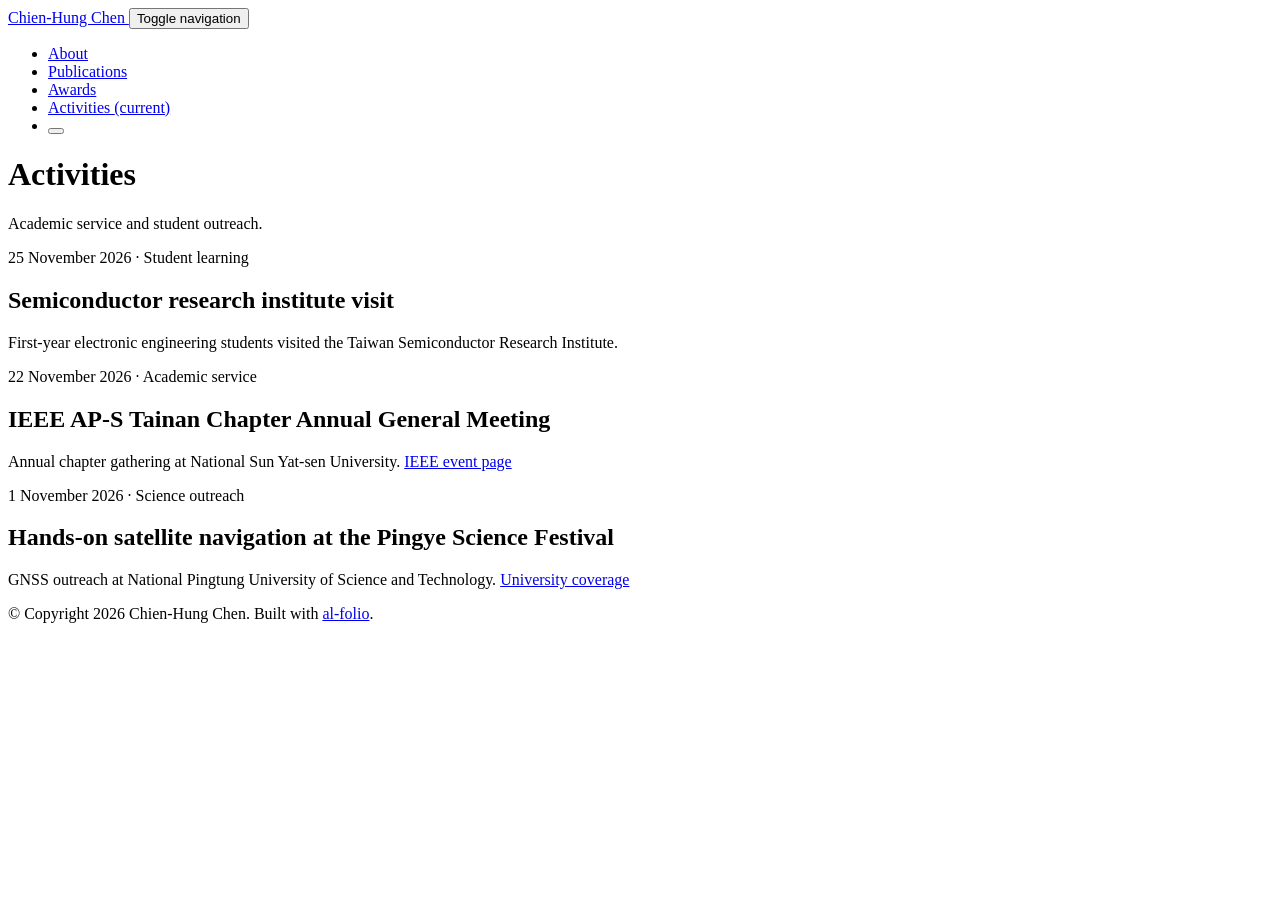
==== activities/index.html @ 30d0b6e8 "Publish redesigned al-folio academic site" ====
<!doctype html><html lang="en">
  <!-- Head -->
  <head>
    
    <!-- Metadata, OpenGraph and Schema.org -->




<!-- Standard metadata -->
<meta charset="utf-8">
<meta name="viewport" content="width=device-width, initial-scale=1, shrink-to-fit=no">
<meta http-equiv="X-UA-Compatible" content="IE=edge">
<title>
  
  
    
      Activities | Chien-Hung Chen
    
  
</title>
<meta name="author" content="Chien-Hung Chen">
<meta name="description" content="Academic service and student outreach.">










<!-- Security: Content Security Policy -->
<!-- Permissive CSP suitable for academic websites. Allows external images, videos, and common embed services. -->
<!-- To customize for your needs, see: https://developer.mozilla.org/en-US/docs/Web/HTTP/CSP -->
<meta
  http-equiv="Content-Security-Policy"
  content="default-src 'self'; script-src 'self' 'unsafe-inline' https:; style-src 'self' 'unsafe-inline' https:; img-src 'self' data: https:; font-src 'self' data: https:; media-src 'self' https:; frame-src 'self' https:; connect-src 'self' https:;"
>
<style>
  :root {
    --max-content-width: 1096px;
  }
</style>

<!-- Tailwind-first core styles -->
<link rel="stylesheet" href="/academic-site/assets/css/tailwind.css?v=50c64c15cbb9fd1ce6056fdb8bcb4b62">







<!-- Icons -->

  



<link
  defer
  rel="stylesheet"
  type="text/css"
  href="https://fonts.googleapis.com/css2?family=Roboto:wght@400;500;700&display=swap"
>

<!-- Code Syntax Highlighting -->
<link
  defer
  rel="stylesheet"
  href="/academic-site/assets/css/jekyll-pygments-themes-github.css?v=591dab5a4e56573bf4ef7fd332894c99"
  media=""
  id="highlight_theme_light"
>

<!-- Styles -->





  <link
    rel="shortcut icon"
    href="data:image/svg+xml,<svg xmlns=%22http://www.w3.org/2000/svg%22 viewBox=%220 0 100 100%22><text y=%22.9em%22 font-size=%2290%22>📡</text></svg>"
  >




<link rel="stylesheet" href="/academic-site/assets/css/main.css?v=3116ba77db9ee1581d05bb3e86fbf7f1">

<link rel="canonical" href="https://francis007.github.io/academic-site/activities/">


  <!-- Dark Mode -->
  <script src="/academic-site/assets/js/theme.js?v=5286c3e4c334d0ecb8fc0c40ff4fa7ec"></script>
  <link
    defer
    rel="stylesheet"
    href="/academic-site/assets/css/jekyll-pygments-themes-native.css?v=5847e5ed4a4568527aa6cfab446049ca"
    media="none"
    id="highlight_theme_dark"
  >
  <script>
    initTheme();
  </script>


















  </head>

  <!-- Body -->
  <body class="fixed-top-nav sticky-bottom-footer">
    <!-- Header -->
    <header>
  <!-- Nav Bar -->
  <nav id="navbar" class="navbar navbar-light navbar-expand-sm fixed-top" role="navigation">
    <div class="container">
      
        <a class="navbar-brand title font-weight-lighter" href="/academic-site/">
          Chien-Hung Chen
        </a>
      
      <!-- Navbar Toggle -->
      <button
        class="navbar-toggler collapsed navbar-toggler-main"
        type="button"
        data-nav-toggle="navbarNav"
        aria-controls="navbarNav"
        aria-expanded="false"
        aria-label="Toggle navigation"
      >
        <span class="sr-only">Toggle navigation</span>
        <span class="icon-bar top-bar"></span>
        <span class="icon-bar middle-bar"></span>
        <span class="icon-bar bottom-bar"></span>
      </button>

      <div class="collapse navbar-collapse navbar-collapse-main" id="navbarNav">
        <ul class="navbar-nav navbar-menu-list flex-nowrap">
          

          <!-- About -->
          <li class="nav-item ">
            <a class="nav-link" href="/academic-site/">About
              
            </a>
          </li>

          <!-- Other pages -->
          
          
            
          
            
          
            
              
                
                <li class="nav-item ">
                  <a class="nav-link" href="/academic-site/publications/">Publications
                    
                  </a>
                </li>
              
            
          
            
              
                
                <li class="nav-item ">
                  <a class="nav-link" href="/academic-site/awards/">Awards
                    
                  </a>
                </li>
              
            
          
            
              
                
                <li class="nav-item active">
                  <a class="nav-link" href="/academic-site/activities/">Activities
                    
                      <span class="sr-only">(current)</span>
                    
                  </a>
                </li>
              
            
          
          
          
            <!-- Toogle theme mode -->
            <li class="toggle-container">
              <button id="light-toggle" type="button" title="Change theme" aria-label="Change color theme">
                <i class="fa-half-sun-moon" id="light-toggle-system"></i>
                <i class="fa-solid fa-moon" id="light-toggle-dark"></i>
                <i class="fa-solid fa-sun" id="light-toggle-light"></i>
              </button>
            </li>
          
        </ul>
      </div>
    </div>
  </nav>
  
</header>


    <!-- Content -->
    <div class="container mt-5" role="main">
      
        <div class="post fc-subpage">
  <header class="post-header">
    <h1 class="post-title">Activities</h1>
    <p class="post-description">Academic service and student outreach.</p>
  </header>
  <article><link rel="stylesheet" href="/academic-site/assets/css/francis.css" />

<div class="fc-list">
<section class="fc-item"><p class="fc-meta">25 November 2026 · Student learning</p><h2>Semiconductor research institute visit</h2><p>First-year electronic engineering students visited the Taiwan Semiconductor Research Institute.</p></section>
<section class="fc-item"><p class="fc-meta">22 November 2026 · Academic service</p><h2>IEEE AP-S Tainan Chapter Annual General Meeting</h2><p>Annual chapter gathering at National Sun Yat-sen University. <a href="https://events.vtools.ieee.org/m/586690">IEEE event page</a></p></section>
<section class="fc-item"><p class="fc-meta">1 November 2026 · Science outreach</p><h2>Hands-on satellite navigation at the Pingye Science Festival</h2><p>GNSS outreach at National Pingtung University of Science and Technology. <a href="https://news.npust.edu.tw/2026/11/04/focus2847/">University coverage</a></p></section>
</div>
</article>
</div>

      
    </div>

    <!-- Footer -->
    


  <footer class="sticky-bottom mt-5" role="contentinfo">
    

    <div class="container">
      
  &copy; Copyright 2026
  Chien-Hung
  
  Chen. Built with <a href="https://github.com/alshedivat/al-folio">al-folio</a>.
  
  

    </div>
  </footer>



    <!-- JavaScripts -->
    <script>
  window.alFolio = {
    compatBootstrap: false
  };
</script>

<!-- Core navigation/runtime scripts -->
<script src="/academic-site/assets/js/nav-toggle.js?v=141bd79a73ebc0f0b6ea58e440ae79fc"></script>












<!-- Tooltips & popovers runtime -->
<script src="/academic-site/assets/js/tooltips-setup.js?v=fe487e99db6c43751e6e7bdb2d6a0611"></script>






<!-- Load Common JS -->
<script src="/academic-site/assets/js/no_defer.js?v=53b1b1a645525975c963ce8bf8bfefcf"></script>
<script defer src="/academic-site/assets/js/common.js?v=87baac90f765f2f3362dcf6aaf312a8a"></script>
<script defer src="/academic-site/assets/js/copy_code.js?v=c8a01c11a92744d44b093fc3bda915df" type="text/javascript"></script>

<!-- Jupyter Open External Links New Tab -->
<script defer src="/academic-site/assets/js/jupyter_new_tab.js?v=896d254890d9b47f0281f63bfccf0dee"></script>

<!-- Badges -->






















  </body>
</html>
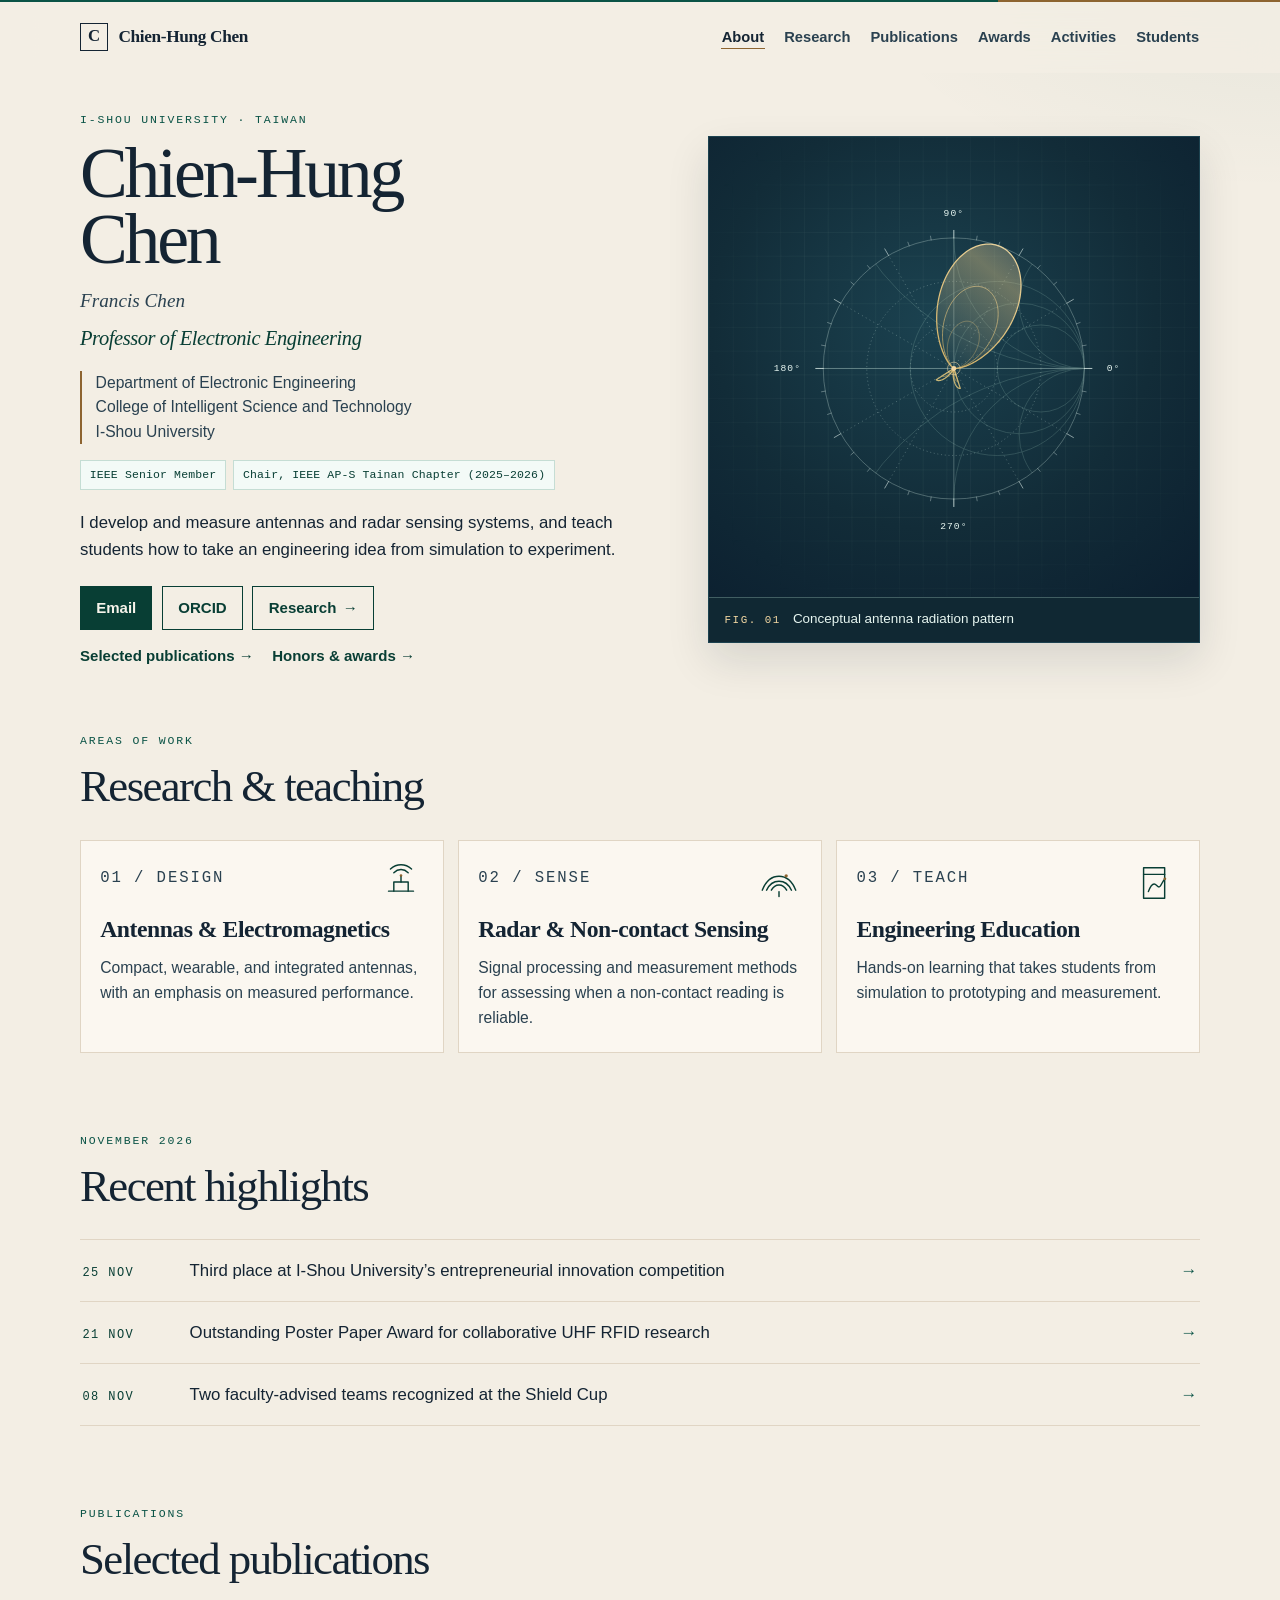
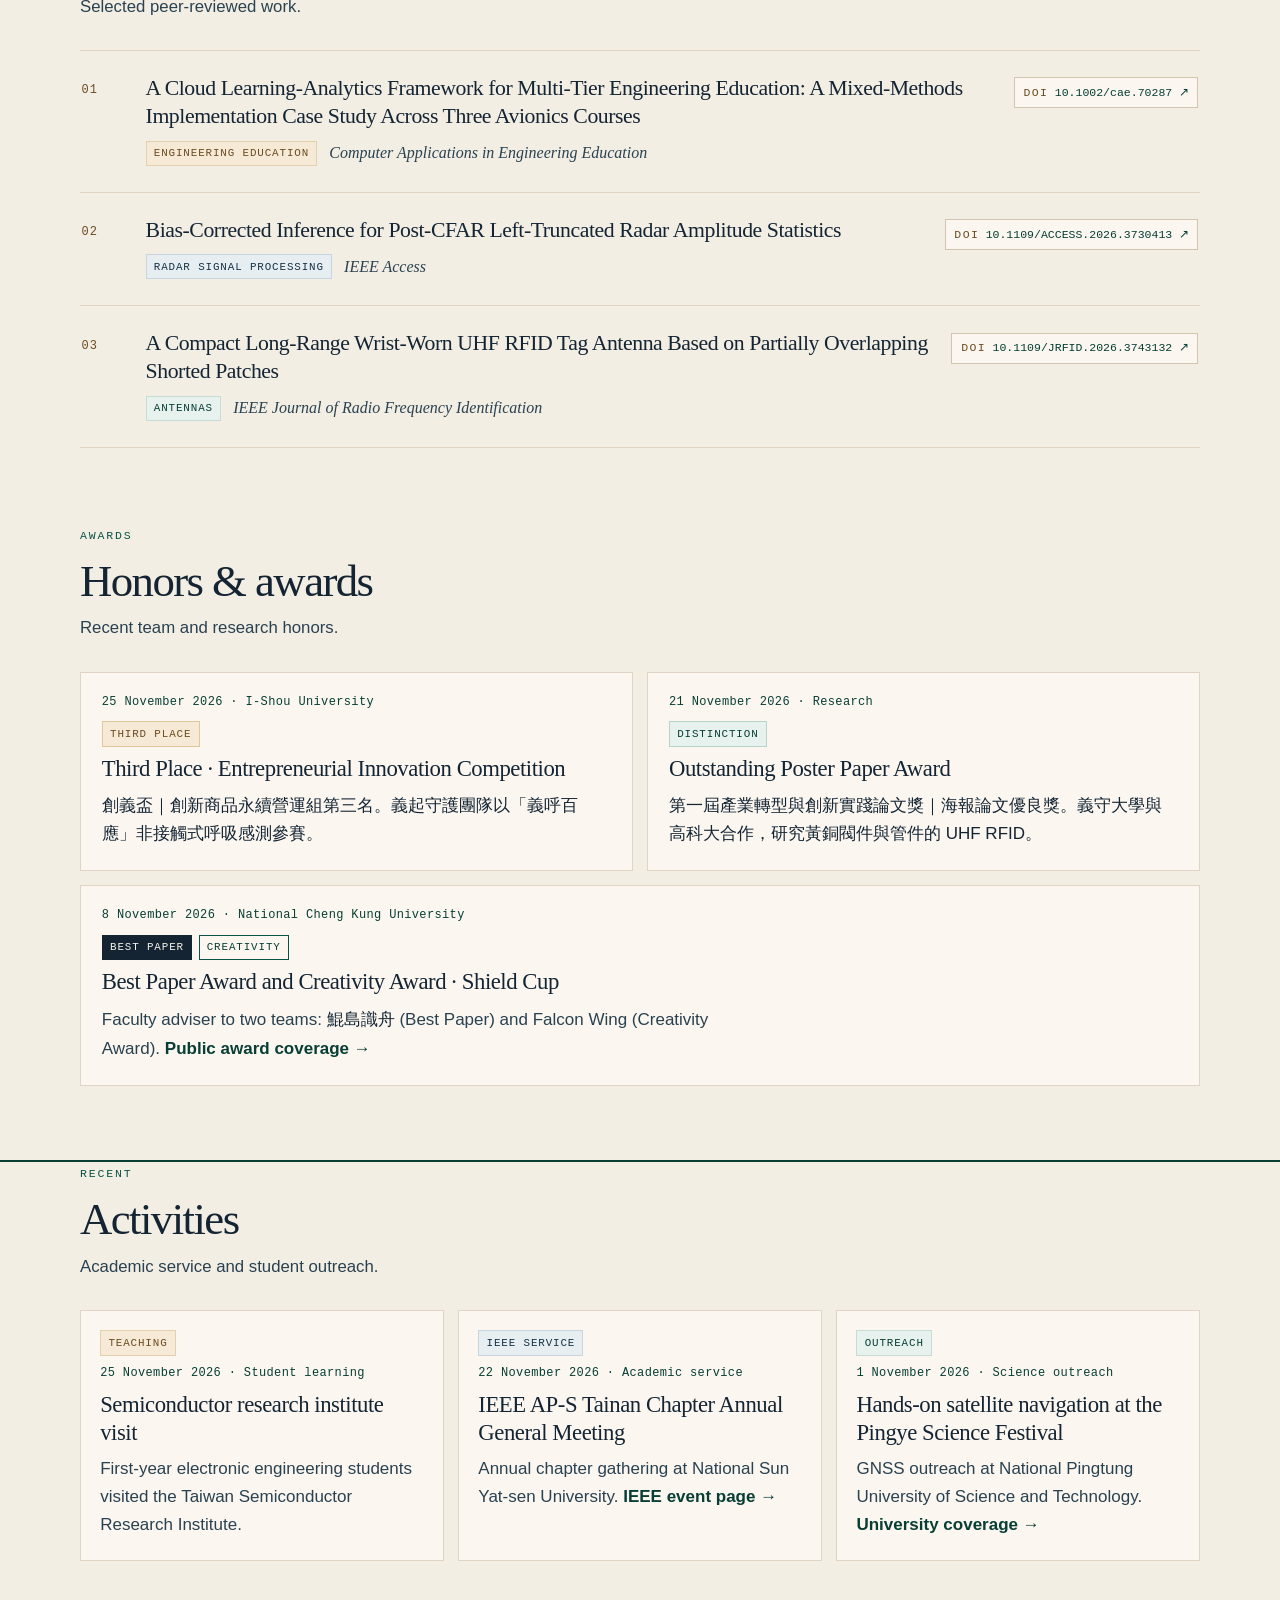
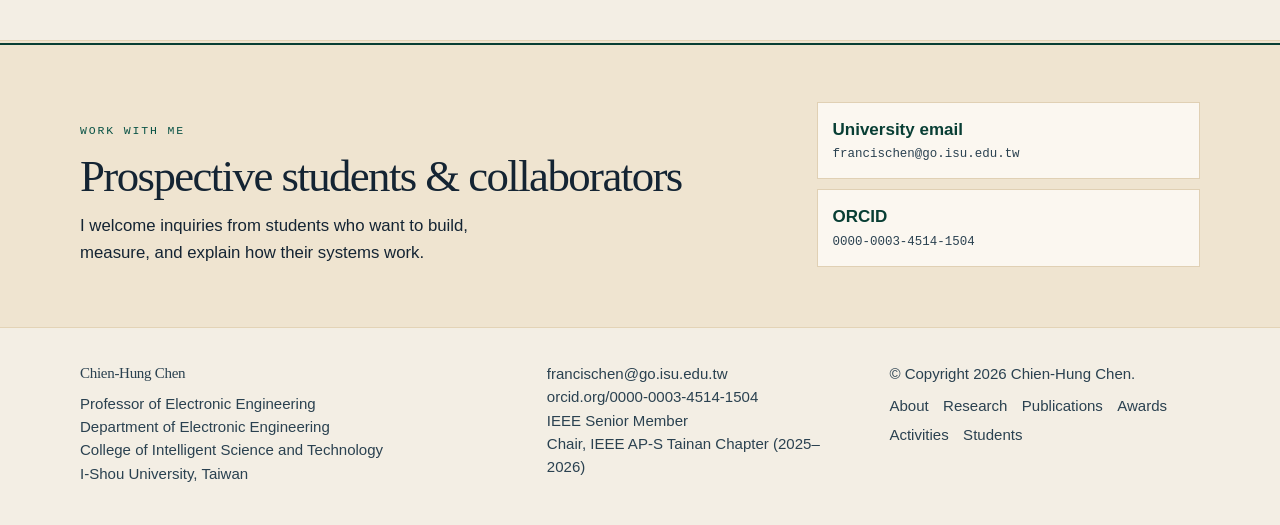
==== commit fce03973: "Redesign the faculty homepage as a static editorial site Replace the al-folio shell with one accessi" ====
--- a/activities/index.html
+++ b/activities/index.html
@@ -1,331 +1,25 @@
-<!doctype html><html lang="en">
-  <!-- Head -->
+<!DOCTYPE html>
+<html lang="en">
   <head>
-    
-    <!-- Metadata, OpenGraph and Schema.org -->
-
-
-
-
-<!-- Standard metadata -->
-<meta charset="utf-8">
-<meta name="viewport" content="width=device-width, initial-scale=1, shrink-to-fit=no">
-<meta http-equiv="X-UA-Compatible" content="IE=edge">
-<title>
-  
-  
-    
-      Activities | Chien-Hung Chen
-    
-  
-</title>
-<meta name="author" content="Chien-Hung Chen">
-<meta name="description" content="Academic service and student outreach.">
-
-
-
-
-
-
-
-
-
-
-<!-- Security: Content Security Policy -->
-<!-- Permissive CSP suitable for academic websites. Allows external images, videos, and common embed services. -->
-<!-- To customize for your needs, see: https://developer.mozilla.org/en-US/docs/Web/HTTP/CSP -->
-<meta
-  http-equiv="Content-Security-Policy"
-  content="default-src 'self'; script-src 'self' 'unsafe-inline' https:; style-src 'self' 'unsafe-inline' https:; img-src 'self' data: https:; font-src 'self' data: https:; media-src 'self' https:; frame-src 'self' https:; connect-src 'self' https:;"
->
-<style>
-  :root {
-    --max-content-width: 1096px;
-  }
-</style>
-
-<!-- Tailwind-first core styles -->
-<link rel="stylesheet" href="/academic-site/assets/css/tailwind.css?v=50c64c15cbb9fd1ce6056fdb8bcb4b62">
-
-
-
-
-
-
-
-<!-- Icons -->
-
-  
-
-
-
-<link
-  defer
-  rel="stylesheet"
-  type="text/css"
-  href="https://fonts.googleapis.com/css2?family=Roboto:wght@400;500;700&display=swap"
->
-
-<!-- Code Syntax Highlighting -->
-<link
-  defer
-  rel="stylesheet"
-  href="/academic-site/assets/css/jekyll-pygments-themes-github.css?v=591dab5a4e56573bf4ef7fd332894c99"
-  media=""
-  id="highlight_theme_light"
->
-
-<!-- Styles -->
-
-
-
-
-
-  <link
-    rel="shortcut icon"
-    href="data:image/svg+xml,<svg xmlns=%22http://www.w3.org/2000/svg%22 viewBox=%220 0 100 100%22><text y=%22.9em%22 font-size=%2290%22>📡</text></svg>"
-  >
-
-
-
-
-<link rel="stylesheet" href="/academic-site/assets/css/main.css?v=3116ba77db9ee1581d05bb3e86fbf7f1">
-
-<link rel="canonical" href="https://francis007.github.io/academic-site/activities/">
-
-
-  <!-- Dark Mode -->
-  <script src="/academic-site/assets/js/theme.js?v=5286c3e4c334d0ecb8fc0c40ff4fa7ec"></script>
-  <link
-    defer
-    rel="stylesheet"
-    href="/academic-site/assets/css/jekyll-pygments-themes-native.css?v=5847e5ed4a4568527aa6cfab446049ca"
-    media="none"
-    id="highlight_theme_dark"
-  >
-  <script>
-    initTheme();
-  </script>
-
-
-
-
-
-
-
-
-
-
-
-
-
-
-
-
-
-
+    <meta charset="utf-8">
+    <meta name="viewport" content="width=device-width, initial-scale=1">
+    <title>Activities | Chien-Hung Chen</title>
+    <link rel="canonical" href="https://francis007.github.io/academic-site/#activities">
+    <meta name="description" content="Academic service and student outreach.">
+    <link rel="stylesheet" href="../styles.css">
+    <noscript><meta http-equiv="refresh" content="0; url=../#activities"></noscript>
+    <script>
+      location.replace("../#activities");
+    </script>
   </head>
-
-  <!-- Body -->
-  <body class="fixed-top-nav sticky-bottom-footer">
-    <!-- Header -->
-    <header>
-  <!-- Nav Bar -->
-  <nav id="navbar" class="navbar navbar-light navbar-expand-sm fixed-top" role="navigation">
-    <div class="container">
-      
-        <a class="navbar-brand title font-weight-lighter" href="/academic-site/">
-          Chien-Hung Chen
-        </a>
-      
-      <!-- Navbar Toggle -->
-      <button
-        class="navbar-toggler collapsed navbar-toggler-main"
-        type="button"
-        data-nav-toggle="navbarNav"
-        aria-controls="navbarNav"
-        aria-expanded="false"
-        aria-label="Toggle navigation"
-      >
-        <span class="sr-only">Toggle navigation</span>
-        <span class="icon-bar top-bar"></span>
-        <span class="icon-bar middle-bar"></span>
-        <span class="icon-bar bottom-bar"></span>
-      </button>
-
-      <div class="collapse navbar-collapse navbar-collapse-main" id="navbarNav">
-        <ul class="navbar-nav navbar-menu-list flex-nowrap">
-          
-
-          <!-- About -->
-          <li class="nav-item ">
-            <a class="nav-link" href="/academic-site/">About
-              
-            </a>
-          </li>
-
-          <!-- Other pages -->
-          
-          
-            
-          
-            
-          
-            
-              
-                
-                <li class="nav-item ">
-                  <a class="nav-link" href="/academic-site/publications/">Publications
-                    
-                  </a>
-                </li>
-              
-            
-          
-            
-              
-                
-                <li class="nav-item ">
-                  <a class="nav-link" href="/academic-site/awards/">Awards
-                    
-                  </a>
-                </li>
-              
-            
-          
-            
-              
-                
-                <li class="nav-item active">
-                  <a class="nav-link" href="/academic-site/activities/">Activities
-                    
-                      <span class="sr-only">(current)</span>
-                    
-                  </a>
-                </li>
-              
-            
-          
-          
-          
-            <!-- Toogle theme mode -->
-            <li class="toggle-container">
-              <button id="light-toggle" type="button" title="Change theme" aria-label="Change color theme">
-                <i class="fa-half-sun-moon" id="light-toggle-system"></i>
-                <i class="fa-solid fa-moon" id="light-toggle-dark"></i>
-                <i class="fa-solid fa-sun" id="light-toggle-light"></i>
-              </button>
-            </li>
-          
-        </ul>
+  <body>
+    <main class="redirect-main">
+      <div class="redirect-card">
+        <p class="eyebrow">Activities</p>
+        <h1>Activities</h1>
+        <p>Academic service and student outreach are listed on the faculty homepage.</p>
+        <p><a href="../#activities">Activities →</a></p>
       </div>
-    </div>
-  </nav>
-  
-</header>
-
-
-    <!-- Content -->
-    <div class="container mt-5" role="main">
-      
-        <div class="post fc-subpage">
-  <header class="post-header">
-    <h1 class="post-title">Activities</h1>
-    <p class="post-description">Academic service and student outreach.</p>
-  </header>
-  <article><link rel="stylesheet" href="/academic-site/assets/css/francis.css" />
-
-<div class="fc-list">
-<section class="fc-item"><p class="fc-meta">25 November 2026 · Student learning</p><h2>Semiconductor research institute visit</h2><p>First-year electronic engineering students visited the Taiwan Semiconductor Research Institute.</p></section>
-<section class="fc-item"><p class="fc-meta">22 November 2026 · Academic service</p><h2>IEEE AP-S Tainan Chapter Annual General Meeting</h2><p>Annual chapter gathering at National Sun Yat-sen University. <a href="https://events.vtools.ieee.org/m/586690">IEEE event page</a></p></section>
-<section class="fc-item"><p class="fc-meta">1 November 2026 · Science outreach</p><h2>Hands-on satellite navigation at the Pingye Science Festival</h2><p>GNSS outreach at National Pingtung University of Science and Technology. <a href="https://news.npust.edu.tw/2026/11/04/focus2847/">University coverage</a></p></section>
-</div>
-</article>
-</div>
-
-      
-    </div>
-
-    <!-- Footer -->
-    
-
-
-  <footer class="sticky-bottom mt-5" role="contentinfo">
-    
-
-    <div class="container">
-      
-  &copy; Copyright 2026
-  Chien-Hung
-  
-  Chen. Built with <a href="https://github.com/alshedivat/al-folio">al-folio</a>.
-  
-  
-
-    </div>
-  </footer>
-
-
-
-    <!-- JavaScripts -->
-    <script>
-  window.alFolio = {
-    compatBootstrap: false
-  };
-</script>
-
-<!-- Core navigation/runtime scripts -->
-<script src="/academic-site/assets/js/nav-toggle.js?v=141bd79a73ebc0f0b6ea58e440ae79fc"></script>
-
-
-
-
-
-
-
-
-
-
-
-
-<!-- Tooltips & popovers runtime -->
-<script src="/academic-site/assets/js/tooltips-setup.js?v=fe487e99db6c43751e6e7bdb2d6a0611"></script>
-
-
-
-
-
-
-<!-- Load Common JS -->
-<script src="/academic-site/assets/js/no_defer.js?v=53b1b1a645525975c963ce8bf8bfefcf"></script>
-<script defer src="/academic-site/assets/js/common.js?v=87baac90f765f2f3362dcf6aaf312a8a"></script>
-<script defer src="/academic-site/assets/js/copy_code.js?v=c8a01c11a92744d44b093fc3bda915df" type="text/javascript"></script>
-
-<!-- Jupyter Open External Links New Tab -->
-<script defer src="/academic-site/assets/js/jupyter_new_tab.js?v=896d254890d9b47f0281f63bfccf0dee"></script>
-
-<!-- Badges -->
-
-
-
-
-
-
-
-
-
-
-
-
-
-
-
-
-
-
-
-
-
-
+    </main>
   </body>
 </html>
--- a/styles.css
+++ b/styles.css
@@ -0,0 +1,1210 @@
+/* Editorial academic homepage for Chien-Hung Chen. */
+
+:root {
+  --paper: #f3eee4;
+  --paper-raised: #fbf7f0;
+  --ink: #142433;
+  --ink-soft: #2a4150;
+  --teal: #0a5346;
+  --teal-deep: #083e34;
+  --brass: #8d6430;
+  --brass-deep: #6b4c22;
+  --line: #e0d5c4;
+  --line-strong: #d2c4ae;
+  --band: #efe4d0;
+  --band-line: #e3d3b6;
+  --plate: #102833;
+  --focus: #083e34;
+  --serif: "Newsreader", "Iowan Old Style", "Palatino Linotype", Palatino, Georgia, "Times New Roman", serif;
+  --sans: "Plus Jakarta Sans", "Noto Sans TC", "WenQuanYi Micro Hei", "Droid Sans Fallback", "PingFang TC", "Noto Sans CJK TC", "Microsoft JhengHei", sans-serif;
+  --mono: "IBM Plex Mono", ui-monospace, SFMono-Regular, Menlo, Consolas, monospace;
+  --cjk: "Noto Sans TC", "WenQuanYi Micro Hei", "Droid Sans Fallback", "PingFang TC", "Noto Sans CJK TC", "Microsoft JhengHei", sans-serif;
+  --header-h: 4.35rem;
+  --wrap: 1120px;
+  color-scheme: light;
+}
+
+*,
+*::before,
+*::after {
+  box-sizing: border-box;
+}
+
+html {
+  scroll-behavior: smooth;
+}
+
+body {
+  margin: 0;
+  background:
+    radial-gradient(980px 420px at 8% -8%, rgba(141, 100, 48, 0.06), transparent 55%),
+    radial-gradient(820px 380px at 100% 0%, rgba(10, 83, 70, 0.05), transparent 50%),
+    var(--paper);
+  color: var(--ink);
+  font-family: var(--sans);
+  font-size: 1.0625rem;
+  line-height: 1.6;
+  text-rendering: optimizeLegibility;
+}
+
+:lang(zh-Hant) {
+  font-family: var(--cjk);
+  line-height: 1.8;
+}
+
+h1,
+h2,
+h3,
+p {
+  margin: 0;
+}
+
+ul,
+ol {
+  margin: 0;
+  padding: 0;
+  list-style: none;
+}
+
+a {
+  color: var(--teal-deep);
+}
+
+a:visited {
+  color: var(--teal-deep);
+}
+
+img,
+svg {
+  display: block;
+}
+
+:focus {
+  outline: none;
+}
+
+:focus-visible {
+  outline: 2px solid var(--focus);
+  outline-offset: 3px;
+}
+
+::selection {
+  background: #d5ebe4;
+  color: var(--ink);
+}
+
+.sr-only {
+  position: absolute;
+  width: 1px;
+  height: 1px;
+  padding: 0;
+  margin: -1px;
+  overflow: hidden;
+  clip: rect(0, 0, 0, 0);
+  white-space: nowrap;
+  border: 0;
+}
+
+.skip-link {
+  position: absolute;
+  left: 1rem;
+  top: 0;
+  transform: translateY(-140%);
+  z-index: 80;
+  background: var(--ink);
+  color: #f6f3ea;
+  text-decoration: none;
+  font-weight: 600;
+  padding: 0.65rem 0.9rem;
+}
+
+.skip-link:visited {
+  color: #f6f3ea;
+}
+
+.skip-link:focus {
+  position: fixed;
+  top: 0.65rem;
+  transform: none;
+}
+
+.wrap {
+  width: min(var(--wrap), calc(100% - 2.4rem));
+  margin-inline: auto;
+}
+
+/* Header */
+
+.site-header {
+  position: sticky;
+  top: 0;
+  z-index: 40;
+  background: rgba(243, 238, 228, 0.82);
+  backdrop-filter: saturate(1.15) blur(16px);
+  -webkit-backdrop-filter: saturate(1.15) blur(16px);
+  border-bottom: 1px solid transparent;
+}
+
+.site-header::before {
+  content: "";
+  display: block;
+  height: 2px;
+  background: linear-gradient(90deg, var(--teal) 0 78%, var(--brass) 78% 100%);
+}
+
+.site-header.is-scrolled {
+  border-bottom-color: rgba(20, 36, 51, 0.12);
+  background: rgba(243, 238, 228, 0.92);
+}
+
+.header-inner {
+  position: relative;
+  display: flex;
+  align-items: center;
+  justify-content: space-between;
+  min-height: var(--header-h);
+  gap: 1rem;
+}
+
+.brand {
+  display: inline-flex;
+  align-items: center;
+  gap: 0.65rem;
+  color: var(--ink);
+  text-decoration: none;
+  font-family: var(--serif);
+  font-weight: 560;
+  font-size: 1.08rem;
+  letter-spacing: -0.02em;
+}
+
+.brand:visited {
+  color: var(--ink);
+}
+
+.monogram {
+  width: 28px;
+  height: 28px;
+  display: grid;
+  place-items: center;
+  flex: none;
+  border: 1px solid var(--ink);
+  font-family: var(--serif);
+  font-weight: 560;
+  font-size: 1.05rem;
+  line-height: 1;
+  color: var(--ink);
+}
+
+.site-nav {
+  display: flex;
+  align-items: center;
+}
+
+.nav-toggle {
+  display: none;
+  align-items: center;
+  justify-content: center;
+  width: 44px;
+  height: 44px;
+  padding: 0;
+  border: 1px solid var(--line-strong);
+  background: var(--paper-raised);
+  color: var(--ink);
+  cursor: pointer;
+}
+
+.nav-toggle-bars,
+.nav-toggle-bars::before,
+.nav-toggle-bars::after {
+  display: block;
+  width: 16px;
+  height: 1.5px;
+  background: var(--ink);
+  position: relative;
+}
+
+.nav-toggle-bars::before,
+.nav-toggle-bars::after {
+  content: "";
+  position: absolute;
+  left: 0;
+}
+
+.nav-toggle-bars::before {
+  top: -5px;
+}
+
+.nav-toggle-bars::after {
+  top: 5px;
+}
+
+.nav-toggle[aria-expanded="true"] .nav-toggle-bars {
+  background: transparent;
+}
+
+.nav-toggle[aria-expanded="true"] .nav-toggle-bars::before {
+  top: 0;
+  transform: rotate(45deg);
+}
+
+.nav-toggle[aria-expanded="true"] .nav-toggle-bars::after {
+  top: 0;
+  transform: rotate(-45deg);
+}
+
+.nav-links {
+  display: flex;
+  align-items: center;
+  gap: 0.15rem 1.15rem;
+}
+
+.nav-links a {
+  position: relative;
+  color: var(--ink-soft);
+  text-decoration: none;
+  font-size: 0.92rem;
+  font-weight: 560;
+  padding: 0.4rem 0.05rem;
+}
+
+.nav-links a:visited {
+  color: var(--ink-soft);
+}
+
+.nav-links a.is-active,
+.nav-links a.is-active:visited {
+  color: var(--ink);
+}
+
+.nav-links a.is-active::after {
+  content: "";
+  position: absolute;
+  left: 0;
+  right: 0;
+  bottom: 0.15rem;
+  height: 1.5px;
+  background: var(--brass);
+}
+
+/* Hero */
+
+.hero {
+  padding-top: clamp(1.5rem, 3vw, 2.5rem);
+  padding-bottom: clamp(2.4rem, 5vw, 4rem);
+}
+
+.hero-grid {
+  display: grid;
+  grid-template-columns: minmax(0, 1.08fr) minmax(280px, 0.92fr);
+  gap: clamp(1.8rem, 4vw, 4.25rem);
+  align-items: center;
+}
+
+.eyebrow {
+  font-family: var(--mono);
+  font-size: 0.72rem;
+  letter-spacing: 0.16em;
+  text-transform: uppercase;
+  color: var(--teal);
+  margin-bottom: 0.7rem;
+}
+
+.hero h1 {
+  font-family: var(--serif);
+  font-weight: 500;
+  font-size: clamp(3.15rem, 5.6vw, 5.35rem);
+  line-height: 0.92;
+  letter-spacing: -0.045em;
+  text-wrap: balance;
+}
+
+.alias {
+  margin-top: 0.85rem;
+  font-family: var(--serif);
+  font-style: italic;
+  font-size: 1.2rem;
+  color: var(--ink-soft);
+}
+
+.role {
+  margin-top: 0.35rem;
+  font-family: var(--serif);
+  font-style: italic;
+  font-weight: 500;
+  font-size: clamp(1.2rem, 1.6vw, 1.4rem);
+  letter-spacing: -0.02em;
+  color: var(--teal-deep);
+}
+
+.affiliation {
+  margin-top: 1rem;
+  padding-left: 0.85rem;
+  border-left: 2px solid var(--brass);
+  color: var(--ink-soft);
+  font-size: 0.98rem;
+  line-height: 1.55;
+}
+
+.chips {
+  display: flex;
+  flex-wrap: wrap;
+  gap: 0.45rem;
+  margin-top: 1rem;
+}
+
+.chips li {
+  font-family: var(--mono);
+  font-size: 0.72rem;
+  line-height: 1.4;
+  letter-spacing: 0.01em;
+  color: var(--teal-deep);
+  background: #f3faf7;
+  border: 1px solid #c5ddd4;
+  padding: 0.38rem 0.55rem;
+}
+
+.bio {
+  margin-top: 1.15rem;
+  max-width: 42rem;
+  color: var(--ink);
+  font-size: 1.05rem;
+  line-height: 1.65;
+}
+
+.action-row {
+  display: flex;
+  flex-wrap: wrap;
+  gap: 0.6rem;
+  margin-top: 1.35rem;
+}
+
+.button {
+  display: inline-flex;
+  align-items: center;
+  justify-content: center;
+  gap: 0.4rem;
+  min-height: 44px;
+  padding: 0.55rem 0.95rem;
+  background: var(--teal-deep);
+  border: 1px solid var(--teal-deep);
+  color: #f6f3ea;
+  text-decoration: none;
+  font-weight: 600;
+  font-size: 0.94rem;
+}
+
+.button:visited {
+  color: #f6f3ea;
+}
+
+.button:hover {
+  background: var(--teal);
+  border-color: var(--teal);
+}
+
+.button-secondary {
+  background: transparent;
+  color: var(--teal-deep);
+}
+
+.button-secondary:visited {
+  color: var(--teal-deep);
+}
+
+.button-secondary:hover,
+.button-secondary:hover:visited {
+  background: var(--teal-deep);
+  color: #f6f3ea;
+}
+
+.quiet-links {
+  display: flex;
+  flex-wrap: wrap;
+  gap: 0.35rem 1.15rem;
+  margin-top: 0.9rem;
+}
+
+.quiet-links a {
+  font-weight: 600;
+  font-size: 0.94rem;
+  text-decoration: none;
+}
+
+.quiet-links a:hover {
+  text-decoration: underline;
+  text-underline-offset: 0.18em;
+}
+
+.plate {
+  margin: 0;
+  background: var(--plate);
+  border: 1px solid #1c4250;
+  box-shadow: 0 18px 40px rgba(16, 32, 44, 0.12);
+}
+
+.plate svg {
+  width: 100%;
+  height: auto;
+}
+
+.plate figcaption {
+  display: flex;
+  align-items: baseline;
+  gap: 0.75rem;
+  padding: 0.75rem 0.95rem 0.85rem;
+  border-top: 1px solid rgba(158, 196, 186, 0.35);
+  color: #e7f6f1;
+  font-size: 0.84rem;
+  line-height: 1.4;
+}
+
+.plate figcaption span {
+  font-family: var(--mono);
+  font-size: 0.68rem;
+  letter-spacing: 0.14em;
+  color: #f2d7a2;
+  white-space: nowrap;
+  text-transform: uppercase;
+}
+
+/* Sections */
+
+.section {
+  padding-bottom: clamp(3rem, 6.2vw, 5.1rem);
+}
+
+.section-head {
+  max-width: 40rem;
+  margin-bottom: clamp(1.25rem, 2.4vw, 1.85rem);
+}
+
+.section-head h2 {
+  font-family: var(--serif);
+  font-weight: 500;
+  font-size: clamp(2.05rem, 3.5vw, 3.05rem);
+  line-height: 1.08;
+  letter-spacing: -0.035em;
+  text-wrap: balance;
+}
+
+.lede {
+  margin-top: 0.65rem;
+  max-width: 46ch;
+  color: var(--ink-soft);
+  font-size: 1.05rem;
+  line-height: 1.6;
+}
+
+section[id],
+article[id] {
+  scroll-margin-top: calc(var(--header-h) + 0.85rem);
+}
+
+/* Research */
+
+.research-grid {
+  display: grid;
+  grid-template-columns: repeat(3, minmax(0, 1fr));
+  gap: 0.9rem;
+}
+
+.research-card {
+  position: relative;
+  display: flex;
+  flex-direction: column;
+  gap: 0.65rem;
+  min-width: 0;
+  background: var(--paper-raised);
+  border: 1px solid var(--line);
+  padding: 1.2rem 1.2rem 1.35rem;
+  transition: transform 180ms ease, box-shadow 180ms ease, border-color 180ms ease;
+}
+
+.research-card::after {
+  content: "";
+  position: absolute;
+  left: 0;
+  right: 0;
+  bottom: 0;
+  height: 2px;
+  background: var(--brass);
+  transform: scaleX(0);
+  transform-origin: left center;
+  transition: transform 180ms ease;
+}
+
+.research-card:hover {
+  transform: translateY(-3px);
+  border-color: #b7cfc6;
+  box-shadow: 0 12px 28px rgba(20, 36, 51, 0.06);
+}
+
+.research-card:hover::after {
+  transform: scaleX(1);
+}
+
+.card-top {
+  display: flex;
+  align-items: flex-start;
+  justify-content: space-between;
+  gap: 0.75rem;
+}
+
+.card-index {
+  font-family: var(--mono);
+  font-size: 0.72rem;
+  letter-spacing: 0.12em;
+  text-transform: uppercase;
+  color: var(--teal);
+  padding-top: 0.35rem;
+}
+
+.card-icon {
+  width: 46px;
+  height: 46px;
+  color: var(--teal-deep);
+  flex: none;
+}
+
+.card-icon svg {
+  width: 100%;
+  height: 100%;
+}
+
+.research-card h3 {
+  font-family: var(--serif);
+  font-weight: 550;
+  font-size: 1.48rem;
+  line-height: 1.18;
+  letter-spacing: -0.02em;
+}
+
+.research-card p {
+  color: var(--ink-soft);
+  font-size: 0.98rem;
+  line-height: 1.6;
+}
+
+/* Highlights */
+
+.highlight-list {
+  border-top: 1px solid var(--line);
+}
+
+.highlight-list a {
+  display: grid;
+  grid-template-columns: 5.6rem minmax(0, 1fr) auto;
+  gap: 0.85rem 1.1rem;
+  align-items: baseline;
+  padding: 1.05rem 0.15rem;
+  border-bottom: 1px solid var(--line);
+  color: var(--ink);
+  text-decoration: none;
+}
+
+.highlight-list a:visited {
+  color: var(--ink);
+}
+
+.highlight-list a:hover {
+  background: rgba(251, 247, 240, 0.85);
+}
+
+.highlight-list time {
+  font-family: var(--mono);
+  font-size: 0.75rem;
+  letter-spacing: 0.12em;
+  text-transform: uppercase;
+  color: var(--teal-deep);
+}
+
+.highlight-list a > span {
+  font-size: 1.05rem;
+  line-height: 1.45;
+}
+
+.highlight-list b {
+  color: var(--teal);
+  font-weight: 600;
+}
+
+/* Publications */
+
+.bibliography {
+  border-top: 1px solid var(--line);
+}
+
+.pub {
+  display: grid;
+  grid-template-columns: 2.8rem minmax(0, 1fr) auto;
+  gap: 0.45rem 1.2rem;
+  align-items: start;
+  padding: 1.5rem 0.1rem 1.6rem;
+  border-bottom: 1px solid var(--line);
+}
+
+.pub-index {
+  font-family: var(--mono);
+  font-size: 0.75rem;
+  letter-spacing: 0.08em;
+  color: var(--brass-deep);
+  padding-top: 0.4rem;
+}
+
+.pub h3 {
+  font-family: var(--serif);
+  font-weight: 500;
+  font-size: clamp(1.22rem, 1.7vw, 1.45rem);
+  line-height: 1.28;
+  letter-spacing: -0.02em;
+}
+
+.pub h3 a {
+  color: var(--ink);
+  text-decoration: none;
+}
+
+.pub h3 a:visited {
+  color: var(--ink);
+}
+
+.pub h3 a:hover {
+  color: var(--teal-deep);
+  text-decoration: underline;
+  text-underline-offset: 0.14em;
+}
+
+.pub-meta {
+  display: flex;
+  flex-wrap: wrap;
+  align-items: center;
+  gap: 0.45rem 0.75rem;
+  margin-top: 0.6rem;
+}
+
+.venue {
+  font-family: var(--serif);
+  font-style: italic;
+  font-size: 1rem;
+  color: var(--ink-soft);
+}
+
+.badge {
+  display: inline-block;
+  font-family: var(--mono);
+  font-size: 0.68rem;
+  letter-spacing: 0.08em;
+  text-transform: uppercase;
+  line-height: 1.3;
+  padding: 0.28rem 0.45rem;
+  border: 1px solid transparent;
+}
+
+.badge-ant {
+  color: var(--teal-deep);
+  background: #e7f2ee;
+  border-color: #c5ddd4;
+}
+
+.badge-radar {
+  color: #163246;
+  background: #e7eef2;
+  border-color: #c9d5de;
+}
+
+.badge-edu {
+  color: var(--brass-deep);
+  background: #f6ead6;
+  border-color: #e2d0ae;
+}
+
+.badge-best {
+  color: #f6f3ea;
+  background: var(--ink);
+  border-color: var(--ink);
+}
+
+.badge-creativity {
+  color: var(--teal-deep);
+  background: transparent;
+  border-color: var(--teal);
+}
+
+.badge-third {
+  color: var(--brass-deep);
+  background: #f6ead6;
+  border-color: #e0c89a;
+}
+
+.badge-distinction {
+  color: var(--teal-deep);
+  background: #e7f2ee;
+  border-color: #b7d4cb;
+}
+
+.badge-teach {
+  color: var(--brass-deep);
+  background: #f6ead6;
+  border-color: #e2d0ae;
+}
+
+.badge-service {
+  color: #163246;
+  background: #e7eef2;
+  border-color: #c9d5de;
+}
+
+.badge-outreach {
+  color: var(--teal-deep);
+  background: #e7f2ee;
+  border-color: #c5ddd4;
+}
+
+.doi {
+  display: inline-flex;
+  align-items: center;
+  gap: 0.4rem;
+  max-width: 100%;
+  margin-top: 0.15rem;
+  padding: 0.42rem 0.55rem;
+  border: 1px solid var(--line-strong);
+  background: var(--paper-raised);
+  color: var(--teal-deep);
+  text-decoration: none;
+  font-family: var(--mono);
+  font-size: 0.72rem;
+  line-height: 1.35;
+  overflow-wrap: anywhere;
+}
+
+.doi:visited {
+  color: var(--teal-deep);
+}
+
+.doi:hover {
+  border-color: var(--teal);
+}
+
+.doi-label {
+  letter-spacing: 0.12em;
+  color: var(--brass-deep);
+}
+
+/* Awards */
+
+.award-grid {
+  display: grid;
+  grid-template-columns: 1fr 1fr;
+  gap: 0.9rem;
+}
+
+.award {
+  display: flex;
+  flex-direction: column;
+  gap: 0.55rem;
+  min-width: 0;
+  height: 100%;
+  background: var(--paper-raised);
+  border: 1px solid var(--line);
+  padding: 1.25rem 1.3rem 1.35rem;
+}
+
+.award-grid > li:last-child {
+  grid-column: 1 / -1;
+}
+
+.award-grid > li:last-child .award p {
+  max-width: 68ch;
+}
+
+.award:target {
+  border-color: var(--brass);
+  box-shadow: inset 3px 0 0 var(--brass);
+}
+
+.award .meta,
+.activity .meta {
+  font-family: var(--mono);
+  font-size: 0.75rem;
+  letter-spacing: 0.03em;
+  color: var(--teal-deep);
+}
+
+.badge-row {
+  display: flex;
+  flex-wrap: wrap;
+  gap: 0.4rem;
+}
+
+.award h3,
+.activity h3 {
+  font-family: var(--serif);
+  font-weight: 500;
+  font-size: 1.42rem;
+  line-height: 1.22;
+  letter-spacing: -0.02em;
+}
+
+.award p,
+.activity p {
+  color: var(--ink-soft);
+  line-height: 1.65;
+}
+
+.award :lang(zh-Hant),
+.activity :lang(zh-Hant) {
+  color: var(--ink);
+}
+
+.award-link {
+  margin-top: auto;
+  padding-top: 0.85rem;
+  font-weight: 600;
+  text-decoration: none;
+}
+
+.award-link:hover,
+.ext-link:hover {
+  text-decoration: underline;
+  text-underline-offset: 0.18em;
+}
+
+.ext-link {
+  font-weight: 600;
+  text-decoration: none;
+}
+
+/* Activities */
+
+.activity-grid {
+  display: grid;
+  grid-template-columns: repeat(3, minmax(0, 1fr));
+  gap: 0.9rem;
+}
+
+.activity {
+  display: flex;
+  flex-direction: column;
+  align-items: flex-start;
+  gap: 0.5rem;
+  min-width: 0;
+  background: var(--paper-raised);
+  border: 1px solid var(--line);
+  padding: 1.2rem 1.2rem 1.3rem;
+}
+
+.activity .ext-link {
+  margin-top: auto;
+  padding-top: 0.7rem;
+}
+
+/* Students */
+
+.students {
+  background: var(--band);
+  border-top: 1px solid var(--band-line);
+  border-bottom: 1px solid var(--band-line);
+  padding-bottom: 0;
+}
+
+.students-inner {
+  display: grid;
+  grid-template-columns: minmax(0, 1.35fr) minmax(16rem, 0.75fr);
+  gap: 1.75rem 3rem;
+  align-items: end;
+  padding-block: clamp(2.4rem, 5vw, 3.8rem);
+}
+
+.students h2 {
+  font-family: var(--serif);
+  font-weight: 500;
+  font-size: clamp(2.05rem, 3.5vw, 3rem);
+  line-height: 1.08;
+  letter-spacing: -0.035em;
+  text-wrap: balance;
+}
+
+.students .lede {
+  margin-top: 0.8rem;
+  color: var(--ink);
+}
+
+.contact-actions {
+  display: flex;
+  flex-direction: column;
+  gap: 0.65rem;
+}
+
+.contact-link {
+  display: flex;
+  flex-direction: column;
+  gap: 0.15rem;
+  padding: 0.8rem 0.9rem;
+  background: var(--paper-raised);
+  border: 1px solid #e0d0b4;
+  color: var(--ink);
+  text-decoration: none;
+}
+
+.contact-link:visited {
+  color: var(--ink);
+}
+
+.contact-link:hover {
+  border-color: var(--teal);
+}
+
+.contact-link strong {
+  color: var(--teal-deep);
+  font-weight: 650;
+}
+
+.contact-link span {
+  font-family: var(--mono);
+  font-size: 0.78rem;
+  color: var(--ink-soft);
+  overflow-wrap: anywhere;
+}
+
+/* Footer */
+
+.site-footer {
+  padding-block: 2.1rem 2.5rem;
+}
+
+.footer-grid {
+  display: grid;
+  grid-template-columns: 1.4fr 1fr 1fr;
+  gap: 1.5rem 2rem;
+}
+
+.footer-name {
+  font-family: var(--serif);
+  font-size: 1.4rem;
+  letter-spacing: -0.02em;
+  color: var(--ink);
+  margin-bottom: 0.4rem;
+}
+
+.site-footer p,
+.site-footer a {
+  color: var(--ink-soft);
+  font-size: 0.94rem;
+  line-height: 1.55;
+}
+
+.site-footer a {
+  text-decoration: none;
+}
+
+.site-footer a:visited {
+  color: var(--ink-soft);
+}
+
+.site-footer a:hover {
+  color: var(--teal-deep);
+  text-decoration: underline;
+  text-underline-offset: 0.16em;
+}
+
+.footer-nav {
+  display: flex;
+  flex-wrap: wrap;
+  gap: 0.35rem 0.9rem;
+  margin-top: 0.55rem;
+}
+
+/* Redirect fallbacks */
+
+.redirect-main {
+  min-height: 70vh;
+  display: grid;
+  place-items: center;
+  padding: 3rem 1.2rem;
+}
+
+.redirect-card {
+  max-width: 36rem;
+}
+
+.redirect-card h1 {
+  font-family: var(--serif);
+  font-weight: 500;
+  font-size: clamp(2rem, 4vw, 2.8rem);
+  letter-spacing: -0.03em;
+  margin-bottom: 0.75rem;
+}
+
+.redirect-card ul {
+  margin-top: 1rem;
+  display: grid;
+  gap: 0.45rem;
+}
+
+.redirect-card a {
+  font-weight: 600;
+}
+
+/* Layout breakpoints */
+
+@media (max-width: 960px) {
+  .activity-grid {
+    grid-template-columns: 1fr;
+    gap: 0;
+    margin-left: 0.35rem;
+    border-left: 1px solid var(--line-strong);
+  }
+
+  .activity {
+    background: transparent;
+    border: 0;
+    padding: 0 0 1.55rem 1.15rem;
+    position: relative;
+  }
+
+  .activity::before {
+    content: "";
+    position: absolute;
+    left: -5px;
+    top: 0.35rem;
+    width: 9px;
+    height: 9px;
+    border: 2px solid var(--teal);
+    border-radius: 50%;
+    background: var(--paper);
+  }
+}
+
+@media (max-width: 880px) {
+  .hero-grid,
+  .students-inner,
+  .footer-grid {
+    grid-template-columns: 1fr;
+  }
+
+  .nav-toggle {
+    display: inline-flex;
+  }
+
+  .nav-links {
+    display: none;
+  }
+
+  .nav-links.is-open {
+    display: flex;
+    position: absolute;
+    left: 0;
+    right: 0;
+    top: 100%;
+    z-index: 30;
+    flex-direction: column;
+    align-items: stretch;
+    gap: 0;
+    padding: 0.25rem 0 0.7rem;
+    background: var(--paper);
+    border-bottom: 1px solid var(--line);
+    box-shadow: 0 16px 28px rgba(20, 36, 51, 0.06);
+  }
+
+  .nav-links a {
+    padding: 0.85rem 0.15rem;
+    border-top: 1px solid var(--line);
+  }
+
+  .nav-links a.is-active::after {
+    left: 0;
+    right: auto;
+    width: 1.5rem;
+    bottom: 0.7rem;
+  }
+}
+
+@media (max-width: 760px) {
+  .wrap {
+    width: min(var(--wrap), calc(100% - 2rem));
+  }
+
+  .research-grid,
+  .award-grid {
+    grid-template-columns: 1fr;
+  }
+
+  .award-grid > li:last-child {
+    grid-column: auto;
+  }
+
+  .pub {
+    grid-template-columns: 2.3rem minmax(0, 1fr);
+  }
+
+  .doi {
+    grid-column: 2;
+    justify-self: start;
+  }
+
+  .highlight-list a {
+    grid-template-columns: 4.4rem minmax(0, 1fr) auto;
+    gap: 0.55rem 0.7rem;
+  }
+}
+
+@media (prefers-reduced-motion: reduce) {
+  html {
+    scroll-behavior: auto;
+  }
+
+  *,
+  *::before,
+  *::after {
+    animation-duration: 0.01ms !important;
+    animation-iteration-count: 1 !important;
+    transition-duration: 0.01ms !important;
+    scroll-behavior: auto !important;
+  }
+
+  .research-card:hover {
+    transform: none;
+  }
+}
+
+@media print {
+  .site-header,
+  .skip-link,
+  .nav-toggle,
+  .quiet-links,
+  .footer-nav {
+    display: none;
+  }
+
+  body {
+    background: #fff;
+    color: #000;
+  }
+
+  .plate,
+  .research-card,
+  .award,
+  .activity,
+  .contact-link {
+    break-inside: avoid;
+    box-shadow: none;
+  }
+
+  a {
+    text-decoration: underline;
+  }
+}
+
+@media (forced-colors: active) {
+  .button,
+  .research-card,
+  .award,
+  .activity,
+  .plate,
+  .contact-link,
+  .doi,
+  .badge {
+    border: 1px solid CanvasText;
+  }
+}
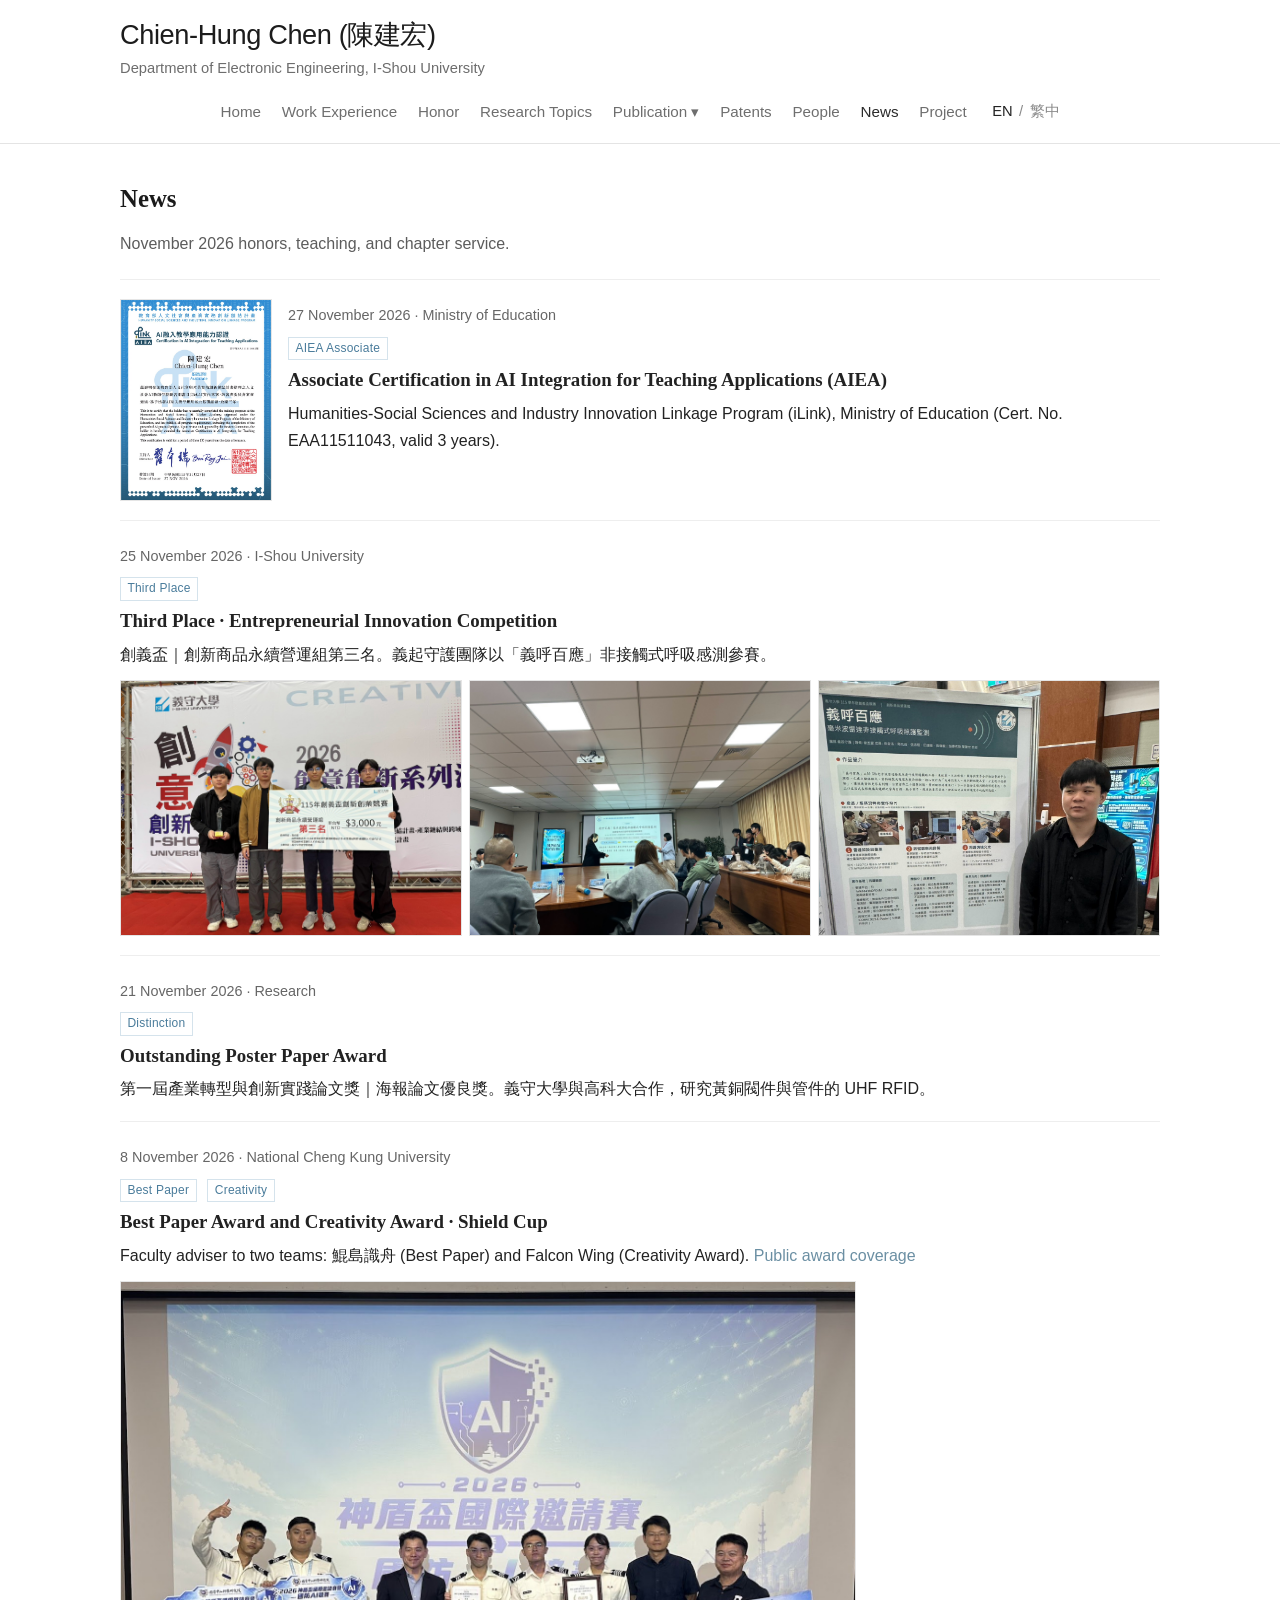
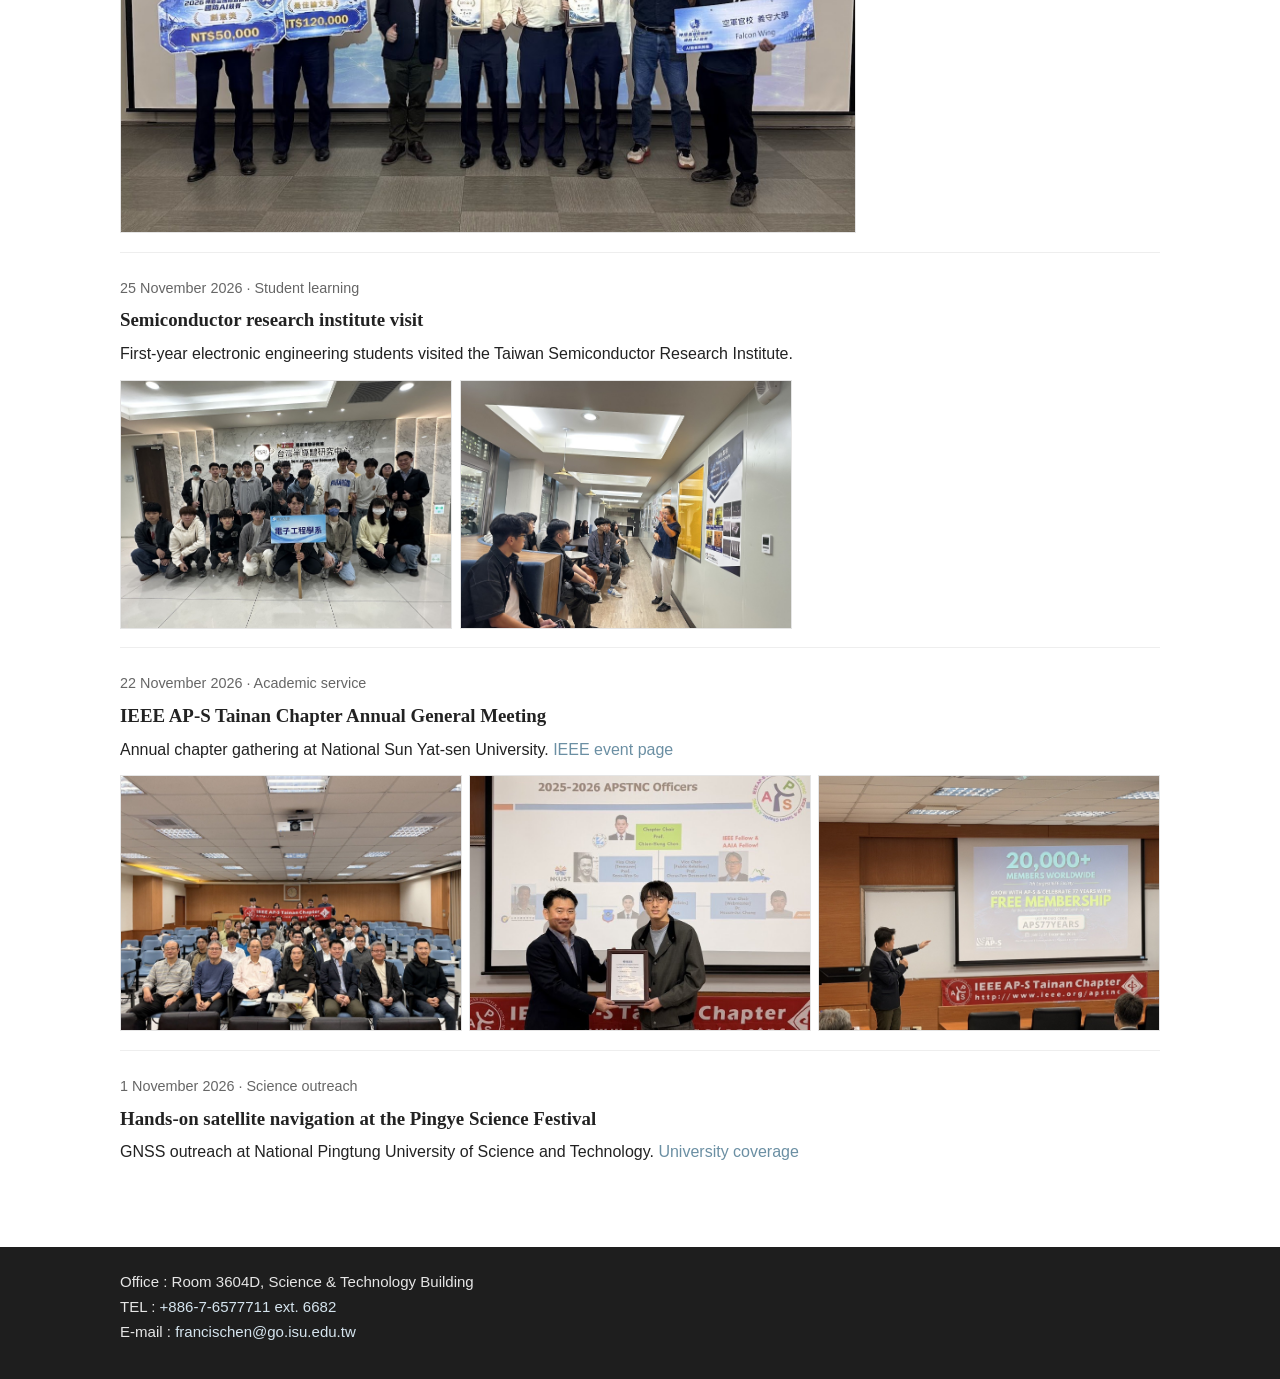
==== commit 32968918: "Restyle the homepage after Wang's NYCU profile and replace the portrait. Crop the new church photogr" ====
--- a/activities/index.html
+++ b/activities/index.html
@@ -4,12 +4,12 @@
     <meta charset="utf-8">
     <meta name="viewport" content="width=device-width, initial-scale=1">
     <title>Activities | Chien-Hung Chen</title>
-    <link rel="canonical" href="https://francis007.github.io/academic-site/#activities">
-    <meta name="description" content="Academic service and student outreach.">
+    <link rel="canonical" href="https://francis007.github.io/academic-site/#news">
+    <meta name="description" content="Recent news, awards, and photographs.">
     <link rel="stylesheet" href="../styles.css">
-    <noscript><meta http-equiv="refresh" content="0; url=../#activities"></noscript>
+    <noscript><meta http-equiv="refresh" content="0; url=../#news"></noscript>
     <script>
-      location.replace("../#activities");
+      location.replace("../#news");
     </script>
   </head>
   <body>
@@ -18,7 +18,7 @@
         <p class="eyebrow">Activities</p>
         <h1>Activities</h1>
         <p>Academic service and student outreach are listed on the faculty homepage.</p>
-        <p><a href="../#activities">Activities →</a></p>
+        <p><a href="../#news">News →</a></p>
       </div>
     </main>
   </body>
--- a/styles.css
+++ b/styles.css
@@ -1,26 +1,17 @@
-/* Editorial academic homepage for Chien-Hung Chen. */
+/* Academic homepage modeled on a clean faculty profile: white page, serif name, ice-blue biography. */
 
 :root {
-  --paper: #f3eee4;
-  --paper-raised: #fbf7f0;
-  --ink: #142433;
-  --ink-soft: #2a4150;
-  --teal: #0a5346;
-  --teal-deep: #083e34;
-  --brass: #8d6430;
-  --brass-deep: #6b4c22;
-  --line: #e0d5c4;
-  --line-strong: #d2c4ae;
-  --band: #efe4d0;
-  --band-line: #e3d3b6;
-  --plate: #102833;
-  --focus: #083e34;
-  --serif: "Newsreader", "Iowan Old Style", "Palatino Linotype", Palatino, Georgia, "Times New Roman", serif;
-  --sans: "Plus Jakarta Sans", "Noto Sans TC", "WenQuanYi Micro Hei", "Droid Sans Fallback", "PingFang TC", "Noto Sans CJK TC", "Microsoft JhengHei", sans-serif;
-  --mono: "IBM Plex Mono", ui-monospace, SFMono-Regular, Menlo, Consolas, monospace;
-  --cjk: "Noto Sans TC", "WenQuanYi Micro Hei", "Droid Sans Fallback", "PingFang TC", "Noto Sans CJK TC", "Microsoft JhengHei", sans-serif;
-  --header-h: 4.35rem;
-  --wrap: 1120px;
+  --ink: #222222;
+  --muted: #5c5c5c;
+  --nav: #6e6e6e;
+  --link: #6b8fa3;
+  --link-deep: #4a7c9b;
+  --line: #e6e6e6;
+  --ice: #eef6fd;
+  --footer: #1e1e1e;
+  --serif: "Source Serif 4", "Noto Serif TC", "Noto Serif", Georgia, serif;
+  --sans: Roboto, "Noto Sans TC", "PingFang TC", "Noto Sans CJK TC", "Microsoft JhengHei", sans-serif;
+  --wrap: 1040px;
   color-scheme: light;
 }
 
@@ -32,24 +23,22 @@
 
 html {
   scroll-behavior: smooth;
+  scroll-padding-top: 7.5rem;
 }
 
 body {
   margin: 0;
-  background:
-    radial-gradient(980px 420px at 8% -8%, rgba(141, 100, 48, 0.06), transparent 55%),
-    radial-gradient(820px 380px at 100% 0%, rgba(10, 83, 70, 0.05), transparent 50%),
-    var(--paper);
+  background: #ffffff;
   color: var(--ink);
   font-family: var(--sans);
-  font-size: 1.0625rem;
-  line-height: 1.6;
+  font-size: 16px;
+  line-height: 1.65;
   text-rendering: optimizeLegibility;
 }
 
-:lang(zh-Hant) {
-  font-family: var(--cjk);
-  line-height: 1.8;
+html[lang="zh-Hant"] body {
+  font-family: "Noto Sans TC", Roboto, "PingFang TC", "Microsoft JhengHei", sans-serif;
+  line-height: 1.75;
 }
 
 h1,
@@ -67,961 +56,731 @@
 }
 
 a {
-  color: var(--teal-deep);
-}
-
-a:visited {
-  color: var(--teal-deep);
-}
-
-img,
-svg {
-  display: block;
-}
-
-:focus {
-  outline: none;
-}
-
-:focus-visible {
-  outline: 2px solid var(--focus);
+  color: var(--link);
+  text-decoration: none;
+}
+
+a:hover {
+  color: var(--link-deep);
+  text-decoration: underline;
+}
+
+a:focus-visible,
+button:focus-visible,
+summary:focus-visible {
+  outline: 2px solid var(--link-deep);
   outline-offset: 3px;
 }
 
-::selection {
-  background: #d5ebe4;
-  color: var(--ink);
-}
-
-.sr-only {
-  position: absolute;
-  width: 1px;
-  height: 1px;
-  padding: 0;
-  margin: -1px;
-  overflow: hidden;
-  clip: rect(0, 0, 0, 0);
-  white-space: nowrap;
-  border: 0;
+img {
+  max-width: 100%;
+  height: auto;
 }
 
 .skip-link {
   position: absolute;
-  left: 1rem;
-  top: 0;
-  transform: translateY(-140%);
-  z-index: 80;
-  background: var(--ink);
-  color: #f6f3ea;
-  text-decoration: none;
-  font-weight: 600;
-  padding: 0.65rem 0.9rem;
-}
-
-.skip-link:visited {
-  color: #f6f3ea;
+  left: 0.75rem;
+  top: -3rem;
+  z-index: 40;
+  background: #fff;
+  color: var(--ink);
+  padding: 0.4rem 0.7rem;
+  border: 1px solid var(--line);
 }
 
 .skip-link:focus {
-  position: fixed;
-  top: 0.65rem;
-  transform: none;
+  top: 0.5rem;
 }
 
 .wrap {
-  width: min(var(--wrap), calc(100% - 2.4rem));
-  margin-inline: auto;
-}
-
-/* Header */
+  width: min(var(--wrap), calc(100% - 3rem));
+  margin: 0 auto;
+}
+
+html:not([data-lang="zh"]) .only-zh {
+  display: none;
+}
+
+html[data-lang="zh"] .only-en {
+  display: none;
+}
 
 .site-header {
   position: sticky;
   top: 0;
   z-index: 40;
-  background: rgba(243, 238, 228, 0.82);
-  backdrop-filter: saturate(1.15) blur(16px);
-  -webkit-backdrop-filter: saturate(1.15) blur(16px);
-  border-bottom: 1px solid transparent;
-}
-
-.site-header::before {
-  content: "";
+  background: #fff;
+  border-bottom: 1px solid #e4e4e4;
+}
+
+.header-inner {
+  width: min(var(--wrap), calc(100% - 3rem));
+  margin: 0 auto;
+  padding: 1.15rem 0 0.7rem;
+}
+
+.brand {
+  display: inline-block;
+  color: inherit;
+  text-decoration: none;
+}
+
+.brand:hover {
+  color: inherit;
+  text-decoration: none;
+}
+
+.brand-title {
   display: block;
-  height: 2px;
-  background: linear-gradient(90deg, var(--teal) 0 78%, var(--brass) 78% 100%);
-}
-
-.site-header.is-scrolled {
-  border-bottom-color: rgba(20, 36, 51, 0.12);
-  background: rgba(243, 238, 228, 0.92);
-}
-
-.header-inner {
-  position: relative;
+  font-size: 1.7rem;
+  font-weight: 500;
+  letter-spacing: -0.015em;
+  color: #1c1c1c;
+  line-height: 1.25;
+}
+
+.brand-sub {
+  display: block;
+  margin-top: 0.2rem;
+  color: #6d6d6d;
+  font-size: 0.92rem;
+  font-weight: 400;
+}
+
+.nav-bar {
   display: flex;
   align-items: center;
-  justify-content: space-between;
-  min-height: var(--header-h);
-  gap: 1rem;
-}
-
-.brand {
-  display: inline-flex;
-  align-items: center;
-  gap: 0.65rem;
-  color: var(--ink);
-  text-decoration: none;
-  font-family: var(--serif);
-  font-weight: 560;
-  font-size: 1.08rem;
-  letter-spacing: -0.02em;
-}
-
-.brand:visited {
-  color: var(--ink);
-}
-
-.monogram {
-  width: 28px;
-  height: 28px;
-  display: grid;
-  place-items: center;
-  flex: none;
-  border: 1px solid var(--ink);
-  font-family: var(--serif);
-  font-weight: 560;
-  font-size: 1.05rem;
-  line-height: 1;
-  color: var(--ink);
-}
-
-.site-nav {
-  display: flex;
-  align-items: center;
-}
-
-.nav-toggle {
-  display: none;
-  align-items: center;
   justify-content: center;
-  width: 44px;
-  height: 44px;
-  padding: 0;
-  border: 1px solid var(--line-strong);
-  background: var(--paper-raised);
-  color: var(--ink);
-  cursor: pointer;
-}
-
-.nav-toggle-bars,
-.nav-toggle-bars::before,
-.nav-toggle-bars::after {
-  display: block;
-  width: 16px;
-  height: 1.5px;
-  background: var(--ink);
-  position: relative;
-}
-
-.nav-toggle-bars::before,
-.nav-toggle-bars::after {
-  content: "";
-  position: absolute;
-  left: 0;
-}
-
-.nav-toggle-bars::before {
-  top: -5px;
-}
-
-.nav-toggle-bars::after {
-  top: 5px;
-}
-
-.nav-toggle[aria-expanded="true"] .nav-toggle-bars {
-  background: transparent;
-}
-
-.nav-toggle[aria-expanded="true"] .nav-toggle-bars::before {
-  top: 0;
-  transform: rotate(45deg);
-}
-
-.nav-toggle[aria-expanded="true"] .nav-toggle-bars::after {
-  top: 0;
-  transform: rotate(-45deg);
+  gap: 0.15rem 1.15rem;
+  margin-top: 0.95rem;
+  padding-bottom: 0.35rem;
 }
 
 .nav-links {
-  display: flex;
-  align-items: center;
-  gap: 0.15rem 1.15rem;
-}
-
-.nav-links a {
-  position: relative;
-  color: var(--ink-soft);
-  text-decoration: none;
-  font-size: 0.92rem;
-  font-weight: 560;
-  padding: 0.4rem 0.05rem;
-}
-
-.nav-links a:visited {
-  color: var(--ink-soft);
-}
-
-.nav-links a.is-active,
-.nav-links a.is-active:visited {
-  color: var(--ink);
-}
-
-.nav-links a.is-active::after {
-  content: "";
-  position: absolute;
-  left: 0;
-  right: 0;
-  bottom: 0.15rem;
-  height: 1.5px;
-  background: var(--brass);
-}
-
-/* Hero */
-
-.hero {
-  padding-top: clamp(1.5rem, 3vw, 2.5rem);
-  padding-bottom: clamp(2.4rem, 5vw, 4rem);
-}
-
-.hero-grid {
-  display: grid;
-  grid-template-columns: minmax(0, 1.08fr) minmax(280px, 0.92fr);
-  gap: clamp(1.8rem, 4vw, 4.25rem);
-  align-items: center;
-}
-
-.eyebrow {
-  font-family: var(--mono);
-  font-size: 0.72rem;
-  letter-spacing: 0.16em;
-  text-transform: uppercase;
-  color: var(--teal);
-  margin-bottom: 0.7rem;
-}
-
-.hero h1 {
-  font-family: var(--serif);
-  font-weight: 500;
-  font-size: clamp(3.15rem, 5.6vw, 5.35rem);
-  line-height: 0.92;
-  letter-spacing: -0.045em;
-  text-wrap: balance;
-}
-
-.alias {
-  margin-top: 0.85rem;
-  font-family: var(--serif);
-  font-style: italic;
-  font-size: 1.2rem;
-  color: var(--ink-soft);
-}
-
-.role {
-  margin-top: 0.35rem;
-  font-family: var(--serif);
-  font-style: italic;
-  font-weight: 500;
-  font-size: clamp(1.2rem, 1.6vw, 1.4rem);
-  letter-spacing: -0.02em;
-  color: var(--teal-deep);
-}
-
-.affiliation {
-  margin-top: 1rem;
-  padding-left: 0.85rem;
-  border-left: 2px solid var(--brass);
-  color: var(--ink-soft);
-  font-size: 0.98rem;
-  line-height: 1.55;
-}
-
-.chips {
-  display: flex;
-  flex-wrap: wrap;
-  gap: 0.45rem;
-  margin-top: 1rem;
-}
-
-.chips li {
-  font-family: var(--mono);
-  font-size: 0.72rem;
-  line-height: 1.4;
-  letter-spacing: 0.01em;
-  color: var(--teal-deep);
-  background: #f3faf7;
-  border: 1px solid #c5ddd4;
-  padding: 0.38rem 0.55rem;
-}
-
-.bio {
-  margin-top: 1.15rem;
-  max-width: 42rem;
-  color: var(--ink);
-  font-size: 1.05rem;
-  line-height: 1.65;
-}
-
-.action-row {
-  display: flex;
-  flex-wrap: wrap;
-  gap: 0.6rem;
-  margin-top: 1.35rem;
-}
-
-.button {
-  display: inline-flex;
-  align-items: center;
-  justify-content: center;
-  gap: 0.4rem;
-  min-height: 44px;
-  padding: 0.55rem 0.95rem;
-  background: var(--teal-deep);
-  border: 1px solid var(--teal-deep);
-  color: #f6f3ea;
-  text-decoration: none;
-  font-weight: 600;
-  font-size: 0.94rem;
-}
-
-.button:visited {
-  color: #f6f3ea;
-}
-
-.button:hover {
-  background: var(--teal);
-  border-color: var(--teal);
-}
-
-.button-secondary {
-  background: transparent;
-  color: var(--teal-deep);
-}
-
-.button-secondary:visited {
-  color: var(--teal-deep);
-}
-
-.button-secondary:hover,
-.button-secondary:hover:visited {
-  background: var(--teal-deep);
-  color: #f6f3ea;
-}
-
-.quiet-links {
-  display: flex;
-  flex-wrap: wrap;
-  gap: 0.35rem 1.15rem;
-  margin-top: 0.9rem;
-}
-
-.quiet-links a {
-  font-weight: 600;
-  font-size: 0.94rem;
-  text-decoration: none;
-}
-
-.quiet-links a:hover {
-  text-decoration: underline;
-  text-underline-offset: 0.18em;
-}
-
-.plate {
-  margin: 0;
-  background: var(--plate);
-  border: 1px solid #1c4250;
-  box-shadow: 0 18px 40px rgba(16, 32, 44, 0.12);
-}
-
-.plate svg {
-  width: 100%;
-  height: auto;
-}
-
-.plate figcaption {
-  display: flex;
-  align-items: baseline;
-  gap: 0.75rem;
-  padding: 0.75rem 0.95rem 0.85rem;
-  border-top: 1px solid rgba(158, 196, 186, 0.35);
-  color: #e7f6f1;
-  font-size: 0.84rem;
-  line-height: 1.4;
-}
-
-.plate figcaption span {
-  font-family: var(--mono);
-  font-size: 0.68rem;
-  letter-spacing: 0.14em;
-  color: #f2d7a2;
-  white-space: nowrap;
-  text-transform: uppercase;
-}
-
-/* Sections */
-
-.section {
-  padding-bottom: clamp(3rem, 6.2vw, 5.1rem);
-}
-
-.section-head {
-  max-width: 40rem;
-  margin-bottom: clamp(1.25rem, 2.4vw, 1.85rem);
-}
-
-.section-head h2 {
-  font-family: var(--serif);
-  font-weight: 500;
-  font-size: clamp(2.05rem, 3.5vw, 3.05rem);
-  line-height: 1.08;
-  letter-spacing: -0.035em;
-  text-wrap: balance;
-}
-
-.lede {
-  margin-top: 0.65rem;
-  max-width: 46ch;
-  color: var(--ink-soft);
-  font-size: 1.05rem;
-  line-height: 1.6;
-}
-
-section[id],
-article[id] {
-  scroll-margin-top: calc(var(--header-h) + 0.85rem);
-}
-
-/* Research */
-
-.research-grid {
-  display: grid;
-  grid-template-columns: repeat(3, minmax(0, 1fr));
-  gap: 0.9rem;
-}
-
-.research-card {
-  position: relative;
-  display: flex;
-  flex-direction: column;
-  gap: 0.65rem;
-  min-width: 0;
-  background: var(--paper-raised);
-  border: 1px solid var(--line);
-  padding: 1.2rem 1.2rem 1.35rem;
-  transition: transform 180ms ease, box-shadow 180ms ease, border-color 180ms ease;
-}
-
-.research-card::after {
-  content: "";
-  position: absolute;
-  left: 0;
-  right: 0;
-  bottom: 0;
-  height: 2px;
-  background: var(--brass);
-  transform: scaleX(0);
-  transform-origin: left center;
-  transition: transform 180ms ease;
-}
-
-.research-card:hover {
-  transform: translateY(-3px);
-  border-color: #b7cfc6;
-  box-shadow: 0 12px 28px rgba(20, 36, 51, 0.06);
-}
-
-.research-card:hover::after {
-  transform: scaleX(1);
-}
-
-.card-top {
-  display: flex;
-  align-items: flex-start;
-  justify-content: space-between;
-  gap: 0.75rem;
-}
-
-.card-index {
-  font-family: var(--mono);
-  font-size: 0.72rem;
-  letter-spacing: 0.12em;
-  text-transform: uppercase;
-  color: var(--teal);
-  padding-top: 0.35rem;
-}
-
-.card-icon {
-  width: 46px;
-  height: 46px;
-  color: var(--teal-deep);
-  flex: none;
-}
-
-.card-icon svg {
-  width: 100%;
-  height: 100%;
-}
-
-.research-card h3 {
-  font-family: var(--serif);
-  font-weight: 550;
-  font-size: 1.48rem;
-  line-height: 1.18;
-  letter-spacing: -0.02em;
-}
-
-.research-card p {
-  color: var(--ink-soft);
-  font-size: 0.98rem;
-  line-height: 1.6;
-}
-
-/* Highlights */
-
-.highlight-list {
-  border-top: 1px solid var(--line);
-}
-
-.highlight-list a {
-  display: grid;
-  grid-template-columns: 5.6rem minmax(0, 1fr) auto;
-  gap: 0.85rem 1.1rem;
-  align-items: baseline;
-  padding: 1.05rem 0.15rem;
-  border-bottom: 1px solid var(--line);
-  color: var(--ink);
-  text-decoration: none;
-}
-
-.highlight-list a:visited {
-  color: var(--ink);
-}
-
-.highlight-list a:hover {
-  background: rgba(251, 247, 240, 0.85);
-}
-
-.highlight-list time {
-  font-family: var(--mono);
-  font-size: 0.75rem;
-  letter-spacing: 0.12em;
-  text-transform: uppercase;
-  color: var(--teal-deep);
-}
-
-.highlight-list a > span {
-  font-size: 1.05rem;
-  line-height: 1.45;
-}
-
-.highlight-list b {
-  color: var(--teal);
-  font-weight: 600;
-}
-
-/* Publications */
-
-.bibliography {
-  border-top: 1px solid var(--line);
-}
-
-.pub {
-  display: grid;
-  grid-template-columns: 2.8rem minmax(0, 1fr) auto;
-  gap: 0.45rem 1.2rem;
-  align-items: start;
-  padding: 1.5rem 0.1rem 1.6rem;
-  border-bottom: 1px solid var(--line);
-}
-
-.pub-index {
-  font-family: var(--mono);
-  font-size: 0.75rem;
-  letter-spacing: 0.08em;
-  color: var(--brass-deep);
-  padding-top: 0.4rem;
-}
-
-.pub h3 {
-  font-family: var(--serif);
-  font-weight: 500;
-  font-size: clamp(1.22rem, 1.7vw, 1.45rem);
-  line-height: 1.28;
-  letter-spacing: -0.02em;
-}
-
-.pub h3 a {
-  color: var(--ink);
-  text-decoration: none;
-}
-
-.pub h3 a:visited {
-  color: var(--ink);
-}
-
-.pub h3 a:hover {
-  color: var(--teal-deep);
-  text-decoration: underline;
-  text-underline-offset: 0.14em;
-}
-
-.pub-meta {
   display: flex;
   flex-wrap: wrap;
   align-items: center;
-  gap: 0.45rem 0.75rem;
-  margin-top: 0.6rem;
-}
-
-.venue {
+  justify-content: center;
+  gap: 0.15rem 1.2rem;
+}
+
+.nav-links a,
+.menu-btn {
+  color: var(--nav);
+  font-family: inherit;
+  font-size: 0.95rem;
+  font-weight: 400;
+  background: none;
+  border: 0;
+  padding: 0.28rem 0.05rem;
+  cursor: pointer;
+  text-decoration: none;
+  line-height: 1.4;
+}
+
+.nav-links a:hover,
+.menu-btn:hover,
+.nav-links a[aria-current="page"],
+.menu.is-current > .menu-btn {
+  color: #2b2b2b;
+  text-decoration: none;
+}
+
+.menu {
+  position: relative;
+}
+
+.menu-panel {
+  display: none;
+  position: absolute;
+  top: calc(100% - 2px);
+  left: 0;
+  min-width: 11.5rem;
+  padding: 0.35rem 0;
+  background: #fff;
+  border: 1px solid #e6e6e6;
+  box-shadow: 0 10px 24px rgba(0, 0, 0, 0.06);
+  z-index: 30;
+}
+
+.menu-panel a {
+  display: block;
+  padding: 0.4rem 0.9rem;
+  color: #555;
+  white-space: nowrap;
+}
+
+.menu-panel a:hover,
+.menu-panel a[aria-current="page"] {
+  background: #f6fafc;
+  color: var(--link-deep);
+}
+
+.menu:hover > .menu-panel,
+.menu:focus-within > .menu-panel,
+.menu.is-open > .menu-panel {
+  display: block;
+}
+
+.lang-switch {
+  display: inline-flex;
+  align-items: center;
+  gap: 0.35rem;
+  margin-left: 0.35rem;
+  color: #8a8a8a;
+  font-size: 0.92rem;
+}
+
+.lang-switch button {
+  font-family: inherit;
+  font-size: 0.92rem;
+  color: #8a8a8a;
+  background: none;
+  border: 0;
+  padding: 0.2rem 0.05rem;
+  cursor: pointer;
+}
+
+.lang-switch button[aria-pressed="true"] {
+  color: #222;
+  font-weight: 500;
+}
+
+.lang-switch button:hover {
+  color: #333;
+}
+
+.nav-toggle {
+  display: none;
+  margin-left: auto;
+  border: 1px solid #ddd;
+  background: #fff;
+  color: #333;
+  font-family: inherit;
+  font-size: 0.9rem;
+  padding: 0.35rem 0.7rem;
+  cursor: pointer;
+}
+
+.hero {
+  display: grid;
+  grid-template-columns: 320px minmax(0, 1fr);
+  gap: 3.4rem;
+  align-items: center;
+  padding: 3.1rem 0 2.15rem;
+}
+
+.portrait {
+  width: 320px;
+  height: 320px;
+  object-fit: cover;
+  object-position: center center;
+  display: block;
+  background: #f2f2f2;
+}
+
+.hero-copy h1 {
   font-family: var(--serif);
-  font-style: italic;
+  font-weight: 560;
+  font-size: 2rem;
+  letter-spacing: -0.015em;
+  line-height: 1.25;
+  color: #1a1a1a;
+}
+
+.role {
+  margin-top: 0.85rem;
+  font-family: var(--serif);
+  font-weight: 700;
+  font-size: 1.18rem;
+  line-height: 1.45;
+  color: #1a1a1a;
+}
+
+.role-chair {
+  margin-top: 0.15rem;
+  font-family: var(--serif);
+  font-weight: 700;
+  font-size: 1.05rem;
+  line-height: 1.45;
+}
+
+.aff {
+  margin-top: 0.72rem;
+  font-size: 1.05rem;
+  line-height: 1.45;
+}
+
+.aff a {
+  color: var(--link);
+}
+
+.aff a:hover {
+  color: var(--link-deep);
+}
+
+.profiles {
+  margin-top: 0.95rem;
+}
+
+.profiles p {
+  margin-top: 0.18rem;
+  font-size: 0.98rem;
+  color: #222;
+}
+
+.profiles a {
+  color: var(--link-deep);
+}
+
+.bio {
+  background: var(--ice);
+  padding: 1.25rem 1.45rem 1.05rem;
+  margin: 0.15rem 0 2.3rem;
+}
+
+.bio p {
+  font-family: var(--serif);
   font-size: 1rem;
-  color: var(--ink-soft);
+  line-height: 1.75;
+  color: #2c2c2c;
+  margin: 0 0 0.85rem;
+}
+
+.bio p:last-child {
+  margin-bottom: 0;
+}
+
+.bio strong {
+  font-weight: 700;
+  color: #1a1a1a;
+}
+
+.edu {
+  padding-bottom: 0.5rem;
+}
+
+.edu h2,
+.page h2,
+.subhead {
+  font-family: var(--serif);
+  font-weight: 650;
+  color: #1a1a1a;
+}
+
+.edu h2,
+.page h2 {
+  font-size: 1.55rem;
+  margin-bottom: 0.75rem;
+}
+
+.edu li,
+.dash li {
+  position: relative;
+  padding-left: 1.15rem;
+  margin: 0.38rem 0;
+  color: #4e4e4e;
+  font-size: 1rem;
+}
+
+.edu li::before,
+.dash li::before {
+  content: "–";
+  position: absolute;
+  left: 0;
+  color: #666;
+}
+
+.page {
+  padding: 2.15rem 0 0.5rem;
+}
+
+.lede {
+  color: var(--muted);
+  max-width: 48rem;
+  margin-bottom: 1.35rem;
+}
+
+.subhead {
+  font-size: 1.2rem;
+  margin: 1.6rem 0 0.55rem;
+}
+
+.subnav {
+  display: flex;
+  flex-wrap: wrap;
+  gap: 0.4rem 1.1rem;
+  margin: 0 0 1.2rem;
+  padding-bottom: 0.55rem;
+  border-bottom: 1px solid var(--line);
+}
+
+.subnav a {
+  color: var(--nav);
+  font-size: 0.98rem;
+}
+
+.subnav a[aria-current="page"] {
+  color: var(--link-deep);
+  font-weight: 500;
+  text-decoration: none;
+}
+
+.record {
+  display: grid;
+  grid-template-columns: 10.2rem minmax(0, 1fr);
+  gap: 0.35rem 1.1rem;
+  padding: 0.78rem 0;
+  border-top: 1px solid #eeeeee;
+  align-items: baseline;
+}
+
+.record time,
+.record .when {
+  color: #666;
+  font-size: 0.92rem;
+}
+
+.kind {
+  display: inline-block;
+  margin-right: 0.45rem;
+  color: var(--link-deep);
+  font-size: 0.82rem;
+  font-weight: 500;
+  letter-spacing: 0.01em;
+}
+
+.note {
+  display: block;
+  color: #666;
+  font-size: 0.92rem;
+}
+
+.cards {
+  display: grid;
+  grid-template-columns: repeat(3, minmax(0, 1fr));
+  gap: 1rem;
+}
+
+.card {
+  border: 1px solid #ececec;
+  padding: 1rem 1rem 0.9rem;
+  background: #fff;
+}
+
+.card h3 {
+  font-family: var(--serif);
+  font-size: 1.12rem;
+  font-weight: 650;
+  margin: 0.35rem 0 0.4rem;
+}
+
+.card p {
+  color: #444;
+  font-size: 0.96rem;
+}
+
+.card-index {
+  color: var(--link-deep);
+  font-size: 0.78rem;
+  letter-spacing: 0.08em;
+  text-transform: uppercase;
+}
+
+.pub {
+  padding: 1rem 0;
+  border-top: 1px solid #eee;
+}
+
+.pub h3 {
+  font-family: var(--serif);
+  font-size: 1.12rem;
+  font-weight: 600;
+  line-height: 1.45;
+}
+
+.pub h3 a {
+  color: #1d3d4e;
+}
+
+.pub h3 a:hover {
+  color: var(--link-deep);
+}
+
+.pub-meta {
+  margin-top: 0.35rem;
+  color: #666;
+  font-size: 0.92rem;
 }
 
 .badge {
   display: inline-block;
-  font-family: var(--mono);
-  font-size: 0.68rem;
-  letter-spacing: 0.08em;
-  text-transform: uppercase;
-  line-height: 1.3;
-  padding: 0.28rem 0.45rem;
-  border: 1px solid transparent;
-}
-
-.badge-ant {
-  color: var(--teal-deep);
-  background: #e7f2ee;
-  border-color: #c5ddd4;
-}
-
-.badge-radar {
-  color: #163246;
-  background: #e7eef2;
-  border-color: #c9d5de;
-}
-
-.badge-edu {
-  color: var(--brass-deep);
-  background: #f6ead6;
-  border-color: #e2d0ae;
-}
-
-.badge-best {
-  color: #f6f3ea;
-  background: var(--ink);
-  border-color: var(--ink);
-}
-
-.badge-creativity {
-  color: var(--teal-deep);
-  background: transparent;
-  border-color: var(--teal);
-}
-
-.badge-third {
-  color: var(--brass-deep);
-  background: #f6ead6;
-  border-color: #e0c89a;
-}
-
-.badge-distinction {
-  color: var(--teal-deep);
-  background: #e7f2ee;
-  border-color: #b7d4cb;
-}
-
-.badge-teach {
-  color: var(--brass-deep);
-  background: #f6ead6;
-  border-color: #e2d0ae;
-}
-
-.badge-service {
-  color: #163246;
-  background: #e7eef2;
-  border-color: #c9d5de;
-}
-
-.badge-outreach {
-  color: var(--teal-deep);
-  background: #e7f2ee;
-  border-color: #c5ddd4;
-}
-
-.doi {
-  display: inline-flex;
-  align-items: center;
-  gap: 0.4rem;
-  max-width: 100%;
-  margin-top: 0.15rem;
-  padding: 0.42rem 0.55rem;
-  border: 1px solid var(--line-strong);
-  background: var(--paper-raised);
-  color: var(--teal-deep);
-  text-decoration: none;
-  font-family: var(--mono);
-  font-size: 0.72rem;
-  line-height: 1.35;
-  overflow-wrap: anywhere;
-}
-
-.doi:visited {
-  color: var(--teal-deep);
-}
-
-.doi:hover {
-  border-color: var(--teal);
-}
-
-.doi-label {
-  letter-spacing: 0.12em;
-  color: var(--brass-deep);
-}
-
-/* Awards */
-
-.award-grid {
+  margin-right: 0.4rem;
+  padding: 0.05rem 0.4rem;
+  border: 1px solid #d5e3ec;
+  color: var(--link-deep);
+  font-size: 0.75rem;
+  letter-spacing: 0.02em;
+}
+
+.bib {
+  margin-top: 0.55rem;
+}
+
+.bib summary {
+  cursor: pointer;
+  color: var(--link-deep);
+  font-size: 0.92rem;
+}
+
+.bib-panel {
+  margin-top: 0.45rem;
+}
+
+.bibtex {
+  margin: 0;
+  padding: 0.7rem 0.8rem;
+  overflow: auto;
+  background: #f7f7f7;
+  border: 1px solid #ececec;
+  font-size: 0.8rem;
+  line-height: 1.45;
+}
+
+.bib-copy {
+  margin-top: 0.4rem;
+  border: 1px solid #d0d0d0;
+  background: #fff;
+  color: #333;
+  font-family: inherit;
+  font-size: 0.85rem;
+  padding: 0.28rem 0.6rem;
+  cursor: pointer;
+}
+
+.bib-copy.is-copied {
+  border-color: var(--link-deep);
+  color: var(--link-deep);
+}
+
+.cite-list li {
   display: grid;
-  grid-template-columns: 1fr 1fr;
-  gap: 0.9rem;
-}
-
-.award {
-  display: flex;
-  flex-direction: column;
-  gap: 0.55rem;
-  min-width: 0;
-  height: 100%;
-  background: var(--paper-raised);
-  border: 1px solid var(--line);
-  padding: 1.25rem 1.3rem 1.35rem;
-}
-
-.award-grid > li:last-child {
-  grid-column: 1 / -1;
-}
-
-.award-grid > li:last-child .award p {
-  max-width: 68ch;
-}
-
-.award:target {
-  border-color: var(--brass);
-  box-shadow: inset 3px 0 0 var(--brass);
-}
-
-.award .meta,
-.activity .meta {
-  font-family: var(--mono);
-  font-size: 0.75rem;
-  letter-spacing: 0.03em;
-  color: var(--teal-deep);
-}
-
-.badge-row {
-  display: flex;
-  flex-wrap: wrap;
-  gap: 0.4rem;
-}
-
-.award h3,
-.activity h3 {
+  grid-template-columns: 3.2rem minmax(0, 1fr);
+  gap: 0.7rem;
+  padding: 0.7rem 0;
+  border-top: 1px solid #eee;
+}
+
+.cite-year {
+  color: #666;
+  font-size: 0.92rem;
+}
+
+.cite-title {
+  font-weight: 600;
+}
+
+.cite-venue {
+  font-style: italic;
+}
+
+.story {
+  padding: 1.15rem 0;
+  border-top: 1px solid #eee;
+}
+
+.story h3 {
   font-family: var(--serif);
-  font-weight: 500;
-  font-size: 1.42rem;
-  line-height: 1.22;
-  letter-spacing: -0.02em;
-}
-
-.award p,
-.activity p {
-  color: var(--ink-soft);
-  line-height: 1.65;
-}
-
-.award :lang(zh-Hant),
-.activity :lang(zh-Hant) {
-  color: var(--ink);
-}
-
-.award-link {
-  margin-top: auto;
-  padding-top: 0.85rem;
-  font-weight: 600;
-  text-decoration: none;
-}
-
-.award-link:hover,
-.ext-link:hover {
-  text-decoration: underline;
-  text-underline-offset: 0.18em;
-}
-
-.ext-link {
-  font-weight: 600;
-  text-decoration: none;
-}
-
-/* Activities */
-
-.activity-grid {
+  font-size: 1.18rem;
+  font-weight: 650;
+  margin: 0.25rem 0 0.35rem;
+}
+
+.meta {
+  color: #666;
+  font-size: 0.9rem;
+}
+
+.story p {
+  margin-top: 0.35rem;
+}
+
+.photo-strip {
   display: grid;
   grid-template-columns: repeat(3, minmax(0, 1fr));
-  gap: 0.9rem;
-}
-
-.activity {
-  display: flex;
-  flex-direction: column;
-  align-items: flex-start;
-  gap: 0.5rem;
-  min-width: 0;
-  background: var(--paper-raised);
-  border: 1px solid var(--line);
-  padding: 1.2rem 1.2rem 1.3rem;
-}
-
-.activity .ext-link {
-  margin-top: auto;
-  padding-top: 0.7rem;
-}
-
-/* Students */
-
-.students {
-  background: var(--band);
-  border-top: 1px solid var(--band-line);
-  border-bottom: 1px solid var(--band-line);
-  padding-bottom: 0;
-}
-
-.students-inner {
+  gap: 0.45rem;
+  margin-top: 0.75rem;
+}
+
+.photo-strip-pair {
+  grid-template-columns: repeat(2, minmax(0, 1fr));
+  max-width: 42rem;
+}
+
+.photo-open {
+  display: block;
+  width: 100%;
+  margin: 0;
+  padding: 0;
+  border: 1px solid #e5e5e5;
+  background: #f4f4f4;
+  cursor: zoom-in;
+  overflow: hidden;
+  aspect-ratio: 4 / 3;
+}
+
+.photo-open img,
+.photo-wide img {
+  width: 100%;
+  height: 100%;
+  object-fit: cover;
+  display: block;
+}
+
+.photo-wide {
+  display: block;
+  width: min(100%, 46rem);
+  margin: 0.75rem 0 0;
+  padding: 0;
+  border: 1px solid #e5e5e5;
+  background: #f4f4f4;
+  cursor: zoom-in;
+  overflow: hidden;
+  aspect-ratio: 4 / 3;
+}
+
+.photo-open img.pos-award { object-position: center 18%; }
+.photo-open img.pos-pitch { object-position: center 62%; }
+.photo-open img.pos-poster { object-position: center 16%; }
+.photo-open img.pos-group { object-position: center 22%; }
+.photo-open img.pos-brief { object-position: center 46%; }
+.photo-open img.pos-aps-group { object-position: center 58%; }
+.photo-open img.pos-aps-cert { object-position: center 46%; }
+.photo-open img.pos-aps-talk { object-position: center 42%; }
+.photo-open img.pos-aegis,
+.photo-wide img.pos-aegis { object-position: center 42%; }
+
+.cert-layout {
   display: grid;
-  grid-template-columns: minmax(0, 1.35fr) minmax(16rem, 0.75fr);
-  gap: 1.75rem 3rem;
-  align-items: end;
-  padding-block: clamp(2.4rem, 5vw, 3.8rem);
-}
-
-.students h2 {
-  font-family: var(--serif);
-  font-weight: 500;
-  font-size: clamp(2.05rem, 3.5vw, 3rem);
-  line-height: 1.08;
-  letter-spacing: -0.035em;
-  text-wrap: balance;
-}
-
-.students .lede {
-  margin-top: 0.8rem;
-  color: var(--ink);
-}
-
-.contact-actions {
-  display: flex;
-  flex-direction: column;
-  gap: 0.65rem;
-}
-
-.contact-link {
-  display: flex;
-  flex-direction: column;
-  gap: 0.15rem;
-  padding: 0.8rem 0.9rem;
-  background: var(--paper-raised);
-  border: 1px solid #e0d0b4;
-  color: var(--ink);
-  text-decoration: none;
-}
-
-.contact-link:visited {
-  color: var(--ink);
-}
-
-.contact-link:hover {
-  border-color: var(--teal);
-}
-
-.contact-link strong {
-  color: var(--teal-deep);
-  font-weight: 650;
-}
-
-.contact-link span {
-  font-family: var(--mono);
-  font-size: 0.78rem;
-  color: var(--ink-soft);
+  grid-template-columns: 9.5rem minmax(0, 1fr);
+  gap: 1rem;
+  align-items: start;
+}
+
+.cert-thumb {
+  aspect-ratio: 3 / 4;
+}
+
+.cert-grid {
+  display: grid;
+  grid-template-columns: repeat(4, minmax(0, 1fr));
+  gap: 0.75rem;
+}
+
+.cert-grid li {
+  border: 1px solid #eee;
+  padding: 0.75rem 0.8rem;
+}
+
+.cert-issuer {
+  color: var(--link-deep);
+  font-size: 0.8rem;
+  letter-spacing: 0.04em;
+  text-transform: uppercase;
+}
+
+.cert-grid h3 {
+  font-size: 1rem;
+  font-weight: 600;
+  margin: 0.25rem 0;
+  font-family: var(--sans);
+}
+
+.cert-id {
+  color: #666;
+  font-size: 0.85rem;
   overflow-wrap: anywhere;
 }
 
-/* Footer */
+.patent-no {
+  font-size: 1.15rem;
+  margin: 0.2rem 0 0.45rem;
+}
+
+.patent-no a {
+  color: var(--link-deep);
+  font-weight: 600;
+}
 
 .site-footer {
-  padding-block: 2.1rem 2.5rem;
-}
-
-.footer-grid {
-  display: grid;
-  grid-template-columns: 1.4fr 1fr 1fr;
-  gap: 1.5rem 2rem;
-}
-
-.footer-name {
-  font-family: var(--serif);
-  font-size: 1.4rem;
-  letter-spacing: -0.02em;
-  color: var(--ink);
-  margin-bottom: 0.4rem;
-}
-
-.site-footer p,
-.site-footer a {
-  color: var(--ink-soft);
+  margin-top: 3.4rem;
+  background: var(--footer);
+  color: #e6e6e6;
+  padding: 1.45rem 0 2.2rem;
   font-size: 0.94rem;
   line-height: 1.55;
 }
 
 .site-footer a {
-  text-decoration: none;
-}
-
-.site-footer a:visited {
-  color: var(--ink-soft);
+  color: #d5e4ee;
 }
 
 .site-footer a:hover {
-  color: var(--teal-deep);
-  text-decoration: underline;
-  text-underline-offset: 0.16em;
-}
-
-.footer-nav {
-  display: flex;
-  flex-wrap: wrap;
-  gap: 0.35rem 0.9rem;
-  margin-top: 0.55rem;
-}
-
-/* Redirect fallbacks */
+  color: #fff;
+}
+
+.site-footer p + p {
+  margin-top: 0.12rem;
+}
+
+.photo-dialog {
+  width: min(92vw, 920px);
+  border: 0;
+  padding: 0;
+  background: #111;
+  color: #fff;
+}
+
+.photo-dialog::backdrop {
+  background: rgba(0, 0, 0, 0.72);
+}
+
+.photo-dialog figure {
+  margin: 0;
+}
+
+.photo-dialog img {
+  display: block;
+  width: 100%;
+  max-height: 78vh;
+  object-fit: contain;
+  background: #111;
+}
+
+.photo-dialog figcaption {
+  padding: 0.7rem 0.9rem 0.85rem;
+  font-size: 0.92rem;
+  line-height: 1.45;
+}
+
+.photo-dialog-close {
+  position: absolute;
+  top: 0.4rem;
+  right: 0.4rem;
+  border: 0;
+  background: rgba(0, 0, 0, 0.55);
+  color: #fff;
+  font-family: inherit;
+  font-size: 0.85rem;
+  padding: 0.3rem 0.55rem;
+  cursor: pointer;
+}
 
 .redirect-main {
-  min-height: 70vh;
+  min-height: 50vh;
   display: grid;
   place-items: center;
-  padding: 3rem 1.2rem;
+  padding: 3rem 1rem;
 }
 
 .redirect-card {
@@ -1030,181 +789,123 @@
 
 .redirect-card h1 {
   font-family: var(--serif);
-  font-weight: 500;
-  font-size: clamp(2rem, 4vw, 2.8rem);
-  letter-spacing: -0.03em;
-  margin-bottom: 0.75rem;
-}
-
-.redirect-card ul {
-  margin-top: 1rem;
-  display: grid;
-  gap: 0.45rem;
-}
-
-.redirect-card a {
-  font-weight: 600;
-}
-
-/* Layout breakpoints */
-
-@media (max-width: 960px) {
-  .activity-grid {
-    grid-template-columns: 1fr;
-    gap: 0;
-    margin-left: 0.35rem;
-    border-left: 1px solid var(--line-strong);
-  }
-
-  .activity {
-    background: transparent;
-    border: 0;
-    padding: 0 0 1.55rem 1.15rem;
-    position: relative;
-  }
-
-  .activity::before {
-    content: "";
-    position: absolute;
-    left: -5px;
-    top: 0.35rem;
-    width: 9px;
-    height: 9px;
-    border: 2px solid var(--teal);
-    border-radius: 50%;
-    background: var(--paper);
-  }
-}
-
-@media (max-width: 880px) {
-  .hero-grid,
-  .students-inner,
-  .footer-grid {
-    grid-template-columns: 1fr;
+  font-size: 1.8rem;
+  margin: 0.3rem 0 0.6rem;
+}
+
+@media (max-width: 980px) {
+  .cards,
+  .cert-grid {
+    grid-template-columns: 1fr 1fr;
+  }
+}
+
+@media (max-width: 860px) {
+  .brand-title {
+    font-size: 1.28rem;
+  }
+
+  .header-top {
+    display: flex;
+    align-items: flex-start;
+    justify-content: space-between;
+    gap: 0.8rem;
   }
 
   .nav-toggle {
     display: inline-flex;
+    flex: none;
+    margin-top: 0.35rem;
+  }
+
+  .nav-bar {
+    display: none;
+    flex-direction: column;
+    align-items: stretch;
+    margin-top: 0.7rem;
+    padding-bottom: 0.6rem;
+  }
+
+  .nav-bar.is-open {
+    display: flex;
   }
 
   .nav-links {
-    display: none;
-  }
-
-  .nav-links.is-open {
-    display: flex;
-    position: absolute;
-    left: 0;
-    right: 0;
-    top: 100%;
-    z-index: 30;
     flex-direction: column;
     align-items: stretch;
     gap: 0;
-    padding: 0.25rem 0 0.7rem;
-    background: var(--paper);
-    border-bottom: 1px solid var(--line);
-    box-shadow: 0 16px 28px rgba(20, 36, 51, 0.06);
-  }
-
-  .nav-links a {
-    padding: 0.85rem 0.15rem;
-    border-top: 1px solid var(--line);
-  }
-
-  .nav-links a.is-active::after {
-    left: 0;
-    right: auto;
-    width: 1.5rem;
-    bottom: 0.7rem;
-  }
-}
-
-@media (max-width: 760px) {
-  .wrap {
-    width: min(var(--wrap), calc(100% - 2rem));
-  }
-
-  .research-grid,
-  .award-grid {
+  }
+
+  .nav-links a,
+  .menu-btn {
+    display: block;
+    width: 100%;
+    text-align: left;
+    padding: 0.7rem 0;
+    border-top: 1px solid #eee;
+  }
+
+  .menu-panel {
+    position: static;
+    display: none;
+    border: 0;
+    box-shadow: none;
+    padding: 0 0 0.3rem 0.8rem;
+  }
+
+  .menu.is-open > .menu-panel,
+  .menu:focus-within > .menu-panel {
+    display: block;
+  }
+
+  .menu:hover > .menu-panel {
+    display: none;
+  }
+
+  .menu.is-open:hover > .menu-panel,
+  .menu:focus-within > .menu-panel {
+    display: block;
+  }
+
+  .lang-switch {
+    margin: 0.4rem 0 0.2rem;
+    justify-content: flex-start;
+  }
+
+  .hero {
     grid-template-columns: 1fr;
-  }
-
-  .award-grid > li:last-child {
-    grid-column: auto;
-  }
-
-  .pub {
-    grid-template-columns: 2.3rem minmax(0, 1fr);
-  }
-
-  .doi {
-    grid-column: 2;
-    justify-self: start;
-  }
-
-  .highlight-list a {
-    grid-template-columns: 4.4rem minmax(0, 1fr) auto;
-    gap: 0.55rem 0.7rem;
-  }
-}
-
-@media (prefers-reduced-motion: reduce) {
-  html {
-    scroll-behavior: auto;
-  }
-
-  *,
-  *::before,
-  *::after {
-    animation-duration: 0.01ms !important;
-    animation-iteration-count: 1 !important;
-    transition-duration: 0.01ms !important;
-    scroll-behavior: auto !important;
-  }
-
-  .research-card:hover {
-    transform: none;
-  }
-}
-
-@media print {
-  .site-header,
-  .skip-link,
-  .nav-toggle,
-  .quiet-links,
-  .footer-nav {
-    display: none;
-  }
-
-  body {
-    background: #fff;
-    color: #000;
-  }
-
-  .plate,
-  .research-card,
-  .award,
-  .activity,
-  .contact-link {
-    break-inside: avoid;
-    box-shadow: none;
-  }
-
-  a {
-    text-decoration: underline;
-  }
-}
-
-@media (forced-colors: active) {
-  .button,
-  .research-card,
-  .award,
-  .activity,
-  .plate,
-  .contact-link,
-  .doi,
-  .badge {
-    border: 1px solid CanvasText;
-  }
-}
+    gap: 1.3rem;
+    padding-top: 1.6rem;
+  }
+
+  .portrait {
+    width: min(280px, 78vw);
+    height: auto;
+    aspect-ratio: 1;
+  }
+
+  .hero-copy h1 {
+    font-size: 1.7rem;
+  }
+
+  .record,
+  .cite-list li,
+  .cert-layout {
+    grid-template-columns: 1fr;
+    gap: 0.15rem;
+  }
+
+  .photo-strip,
+  .photo-strip-pair,
+  .cert-grid,
+  .cards {
+    grid-template-columns: 1fr;
+  }
+}
+
+@media (max-width: 420px) {
+  .wrap,
+  .header-inner {
+    width: min(var(--wrap), calc(100% - 1.5rem));
+  }
+}
